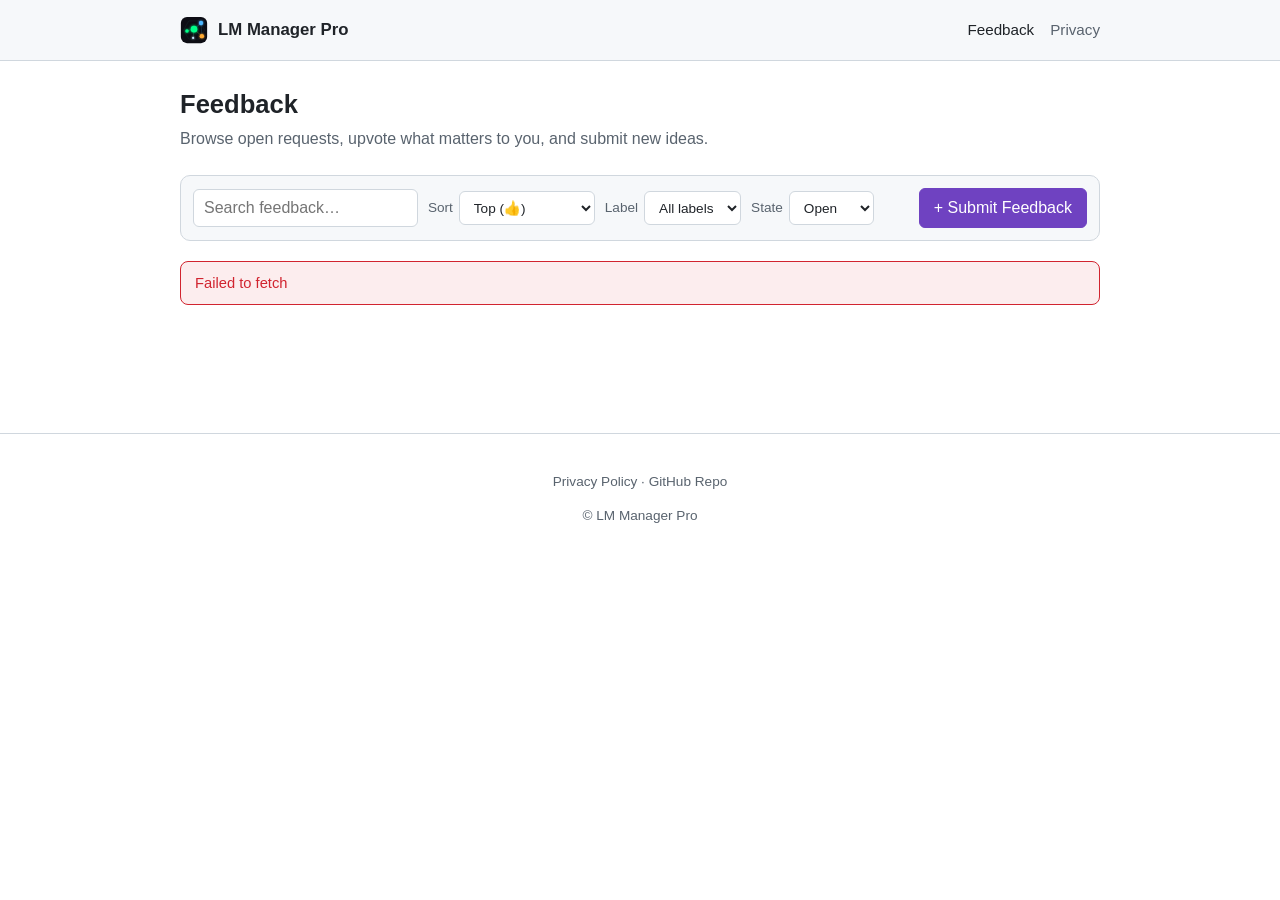
==== index.html @ d381d8bd "Remove GitHub login requirement from feedback page Replace the GitHub-redirect submit button with an" ====
<!doctype html>
<html lang="en">
<head>
  <meta charset="utf-8" />
  <meta name="viewport" content="width=device-width, initial-scale=1" />
  <title>LM Manager Pro — Feedback</title>
  <meta name="description" content="Browse, upvote, and submit feature requests and bug reports for LM Manager Pro." />
  <meta name="color-scheme" content="light dark" />
  <link rel="icon" type="image/svg+xml" href="assets/icon.svg" />
  <link rel="stylesheet" href="assets/styles.css" />
</head>
<body>
  <header class="site-header">
    <div class="header-inner">
      <a class="brand" href="./">
        <img src="assets/icon.svg" alt="" />
        LM Manager Pro
      </a>
      <nav class="site-nav">
        <a href="./" class="active">Feedback</a>
        <a href="privacy.html">Privacy</a>
      </nav>
    </div>
  </header>

  <main class="container">
    <h1>Feedback</h1>
    <p class="tagline">
      Browse open requests, upvote what matters to you, and submit new ideas.
    </p>

    <div class="toolbar" role="region" aria-label="Filter and sort">
      <input
        type="search"
        id="search-input"
        placeholder="Search feedback…"
        aria-label="Search feedback"
      />
      <label>
        Sort
        <select id="sort-select" aria-label="Sort">
          <option value="top">Top (👍)</option>
          <option value="newest">Newest</option>
          <option value="comments">Most discussed</option>
        </select>
      </label>
      <label>
        Label
        <select id="label-select" aria-label="Filter by label">
          <option value="">All labels</option>
        </select>
      </label>
      <label>
        State
        <select id="state-select" aria-label="Filter by state">
          <option value="open">Open</option>
          <option value="all">All</option>
          <option value="closed">Closed</option>
        </select>
      </label>
      <span class="spacer"></span>
      <button id="submit-btn" class="btn primary">+ Submit Feedback</button>
    </div>

    <div id="status-banner" role="status" hidden></div>

    <ul id="issue-list" aria-live="polite"></ul>

    <dialog id="submit-modal" aria-labelledby="modal-title">
      <form id="submit-form">
        <h2 id="modal-title">Submit Feedback</h2>
        <label>
          Type
          <select id="issue-type">
            <option value="feature request">Feature Request</option>
            <option value="bug">Bug Report</option>
          </select>
        </label>
        <label>
          Title <span class="required" aria-hidden="true">*</span>
          <input type="text" id="issue-title" required maxlength="200" placeholder="Brief description…" />
        </label>
        <label>
          Details <span class="optional">(optional)</span>
          <textarea id="issue-body" rows="5" placeholder="Steps to reproduce, expected behaviour, etc."></textarea>
        </label>
        <p id="modal-error" class="modal-error" hidden></p>
        <div class="modal-actions">
          <button type="button" id="modal-cancel" class="btn">Cancel</button>
          <button type="submit" id="modal-submit" class="btn primary">Submit</button>
        </div>
      </form>
    </dialog>
  </main>

  <footer class="site-footer">
    <p>
      <a href="privacy.html">Privacy Policy</a> ·
      <a id="repo-link" href="#" target="_blank" rel="noopener">GitHub Repo</a>
    </p>
    <p>© LM Manager Pro</p>
  </footer>

  <script src="assets/feedback.js" defer></script>
</body>
</html>
---- assets/styles.css ----
:root {
  --bg: #ffffff;
  --bg-elev: #f6f8fa;
  --bg-card: #ffffff;
  --border: #d0d7de;
  --border-strong: #afb8c1;
  --text: #1f2328;
  --text-muted: #59636e;
  --text-link: #0969da;
  --accent: #6f42c1;
  --accent-contrast: #ffffff;
  --chip-bg: #eaeef2;
  --chip-text: #1f2328;
  --shadow: 0 1px 0 rgba(31, 35, 40, 0.04), 0 0 0 1px var(--border);
  --radius: 10px;
  --max-w: 960px;
}

@media (prefers-color-scheme: dark) {
  :root {
    --bg: #0d1117;
    --bg-elev: #151b23;
    --bg-card: #151b23;
    --border: #30363d;
    --border-strong: #484f58;
    --text: #e6edf3;
    --text-muted: #9198a1;
    --text-link: #4493f8;
    --accent: #a371f7;
    --accent-contrast: #0d1117;
    --chip-bg: #21262d;
    --chip-text: #e6edf3;
    --shadow: 0 0 0 1px var(--border);
  }
}

* { box-sizing: border-box; }

html, body {
  margin: 0;
  padding: 0;
  background: var(--bg);
  color: var(--text);
  font-family: -apple-system, BlinkMacSystemFont, "Segoe UI", "Helvetica Neue",
               Arial, sans-serif;
  font-size: 16px;
  line-height: 1.5;
  -webkit-font-smoothing: antialiased;
}

a { color: var(--text-link); text-decoration: none; }
a:hover { text-decoration: underline; }

.container {
  max-width: var(--max-w);
  margin: 0 auto;
  padding: 24px 20px 64px;
}

/* ---------- Header ---------- */
header.site-header {
  border-bottom: 1px solid var(--border);
  background: var(--bg-elev);
}
.header-inner {
  max-width: var(--max-w);
  margin: 0 auto;
  padding: 16px 20px;
  display: flex;
  align-items: center;
  gap: 14px;
  flex-wrap: wrap;
}
.brand {
  display: flex;
  align-items: center;
  gap: 10px;
  font-weight: 600;
  font-size: 1.05rem;
  color: var(--text);
}
.brand img { width: 28px; height: 28px; }
nav.site-nav {
  margin-left: auto;
  display: flex;
  gap: 16px;
  font-size: 0.95rem;
}
nav.site-nav a { color: var(--text-muted); }
nav.site-nav a.active, nav.site-nav a:hover { color: var(--text); }

h1 { font-size: 1.6rem; margin: 0 0 4px; }
.tagline { color: var(--text-muted); margin: 0 0 24px; }

/* ---------- Toolbar ---------- */
.toolbar {
  display: flex;
  flex-wrap: wrap;
  gap: 10px;
  align-items: center;
  margin-bottom: 20px;
  padding: 12px;
  background: var(--bg-elev);
  border: 1px solid var(--border);
  border-radius: var(--radius);
}
.toolbar input[type="search"],
.toolbar select {
  font: inherit;
  color: var(--text);
  background: var(--bg-card);
  border: 1px solid var(--border);
  border-radius: 6px;
  padding: 6px 10px;
  min-height: 34px;
}
.toolbar input[type="search"] { flex: 1 1 200px; min-width: 160px; }
.toolbar label {
  font-size: 0.85rem;
  color: var(--text-muted);
  display: flex;
  align-items: center;
  gap: 6px;
}
.toolbar .spacer { flex: 1; }

.btn {
  display: inline-flex;
  align-items: center;
  gap: 6px;
  font: inherit;
  font-weight: 500;
  padding: 7px 14px;
  border-radius: 6px;
  border: 1px solid var(--border-strong);
  background: var(--bg-card);
  color: var(--text);
  cursor: pointer;
  text-decoration: none;
}
.btn:hover { background: var(--bg-elev); text-decoration: none; }
.btn.primary {
  background: var(--accent);
  color: var(--accent-contrast);
  border-color: var(--accent);
}
.btn.primary:hover { filter: brightness(1.08); }

/* ---------- Issue list ---------- */
#status-banner {
  margin-bottom: 16px;
  padding: 10px 14px;
  border-radius: 8px;
  border: 1px solid var(--border);
  background: var(--bg-elev);
  color: var(--text-muted);
  font-size: 0.92rem;
}
#status-banner.error {
  border-color: #d1242f;
  color: #d1242f;
  background: rgba(209, 36, 47, 0.08);
}
#status-banner[hidden] { display: none; }

#issue-list {
  list-style: none;
  margin: 0;
  padding: 0;
  display: grid;
  gap: 12px;
}
@media (min-width: 720px) {
  #issue-list { grid-template-columns: 1fr 1fr; }
}

.issue-card {
  background: var(--bg-card);
  border: 1px solid var(--border);
  border-radius: var(--radius);
  padding: 14px 16px;
  display: flex;
  flex-direction: column;
  gap: 8px;
  transition: border-color 120ms ease;
}
.issue-card:hover { border-color: var(--border-strong); }
.issue-card a.issue-link {
  color: var(--text);
  font-weight: 600;
  font-size: 1.02rem;
}
.issue-meta {
  font-size: 0.82rem;
  color: var(--text-muted);
  display: flex;
  flex-wrap: wrap;
  gap: 8px 14px;
}
.issue-body {
  color: var(--text-muted);
  font-size: 0.9rem;
  display: -webkit-box;
  -webkit-line-clamp: 3;
  -webkit-box-orient: vertical;
  overflow: hidden;
}
.label-row { display: flex; gap: 6px; flex-wrap: wrap; }
.label-chip {
  font-size: 0.75rem;
  padding: 2px 8px;
  border-radius: 999px;
  background: var(--chip-bg);
  color: var(--chip-text);
  border: 1px solid var(--border);
}
.reaction-row {
  display: flex;
  gap: 8px;
  flex-wrap: wrap;
  font-size: 0.88rem;
}
.reaction {
  display: inline-flex;
  align-items: center;
  gap: 4px;
  padding: 2px 8px;
  border-radius: 999px;
  background: var(--chip-bg);
  color: var(--chip-text);
  border: 1px solid var(--border);
}
.reaction.upvote { background: rgba(111, 66, 193, 0.12); border-color: var(--accent); }

.empty-state {
  text-align: center;
  padding: 40px 20px;
  color: var(--text-muted);
  border: 1px dashed var(--border);
  border-radius: var(--radius);
}
.empty-state h2 { margin: 0 0 8px; color: var(--text); font-size: 1.1rem; }

/* ---------- Footer ---------- */
footer.site-footer {
  margin-top: 48px;
  padding: 24px 20px;
  border-top: 1px solid var(--border);
  text-align: center;
  font-size: 0.85rem;
  color: var(--text-muted);
}
footer.site-footer a { color: var(--text-muted); }
footer.site-footer a:hover { color: var(--text); }

/* ---------- Submit modal ---------- */
dialog {
  border: 1px solid var(--border);
  border-radius: var(--radius);
  background: var(--bg-card);
  color: var(--text);
  padding: 28px;
  max-width: 480px;
  width: calc(100% - 40px);
}
dialog::backdrop { background: rgba(0, 0, 0, 0.55); }
dialog h2 { margin: 0 0 20px; font-size: 1.1rem; }
dialog label {
  display: flex;
  flex-direction: column;
  gap: 5px;
  font-size: 0.88rem;
  color: var(--text-muted);
  margin-bottom: 14px;
}
dialog input[type="text"],
dialog select,
dialog textarea {
  font: inherit;
  color: var(--text);
  background: var(--bg);
  border: 1px solid var(--border);
  border-radius: 6px;
  padding: 7px 10px;
}
dialog input[type="text"]:focus,
dialog select:focus,
dialog textarea:focus {
  outline: 2px solid var(--accent);
  outline-offset: 1px;
}
dialog textarea { resize: vertical; }
.modal-actions { display: flex; justify-content: flex-end; gap: 8px; margin-top: 20px; }
.modal-error { color: #d1242f; font-size: 0.88rem; margin: 8px 0 0; }
.required { color: #d1242f; }
.optional { font-size: 0.8em; font-weight: normal; }

/* ---------- Upvote button ---------- */
.upvote-btn {
  background: none;
  border: 1px solid var(--border);
  border-radius: 999px;
  padding: 2px 10px;
  font: inherit;
  font-size: 0.88rem;
  color: var(--text-muted);
  cursor: pointer;
  display: inline-flex;
  align-items: center;
  gap: 4px;
  transition: border-color 100ms, color 100ms;
}
.upvote-btn:hover:not(:disabled) { border-color: var(--accent); color: var(--accent); }
.upvote-btn.voted {
  background: rgba(111, 66, 193, 0.12);
  border-color: var(--accent);
  color: var(--accent);
  font-weight: 600;
}
.upvote-btn:disabled { opacity: 0.5; cursor: not-allowed; }

/* ---------- Privacy page typography ---------- */
.prose h2 { margin-top: 32px; font-size: 1.2rem; }
.prose h3 { margin-top: 22px; font-size: 1.02rem; }
.prose p, .prose ul { color: var(--text); }
.prose ul { padding-left: 22px; }
.prose li { margin: 4px 0; }
.prose .updated {
  color: var(--text-muted);
  font-size: 0.88rem;
  margin-top: 32px;
  padding-top: 16px;
  border-top: 1px solid var(--border);
}
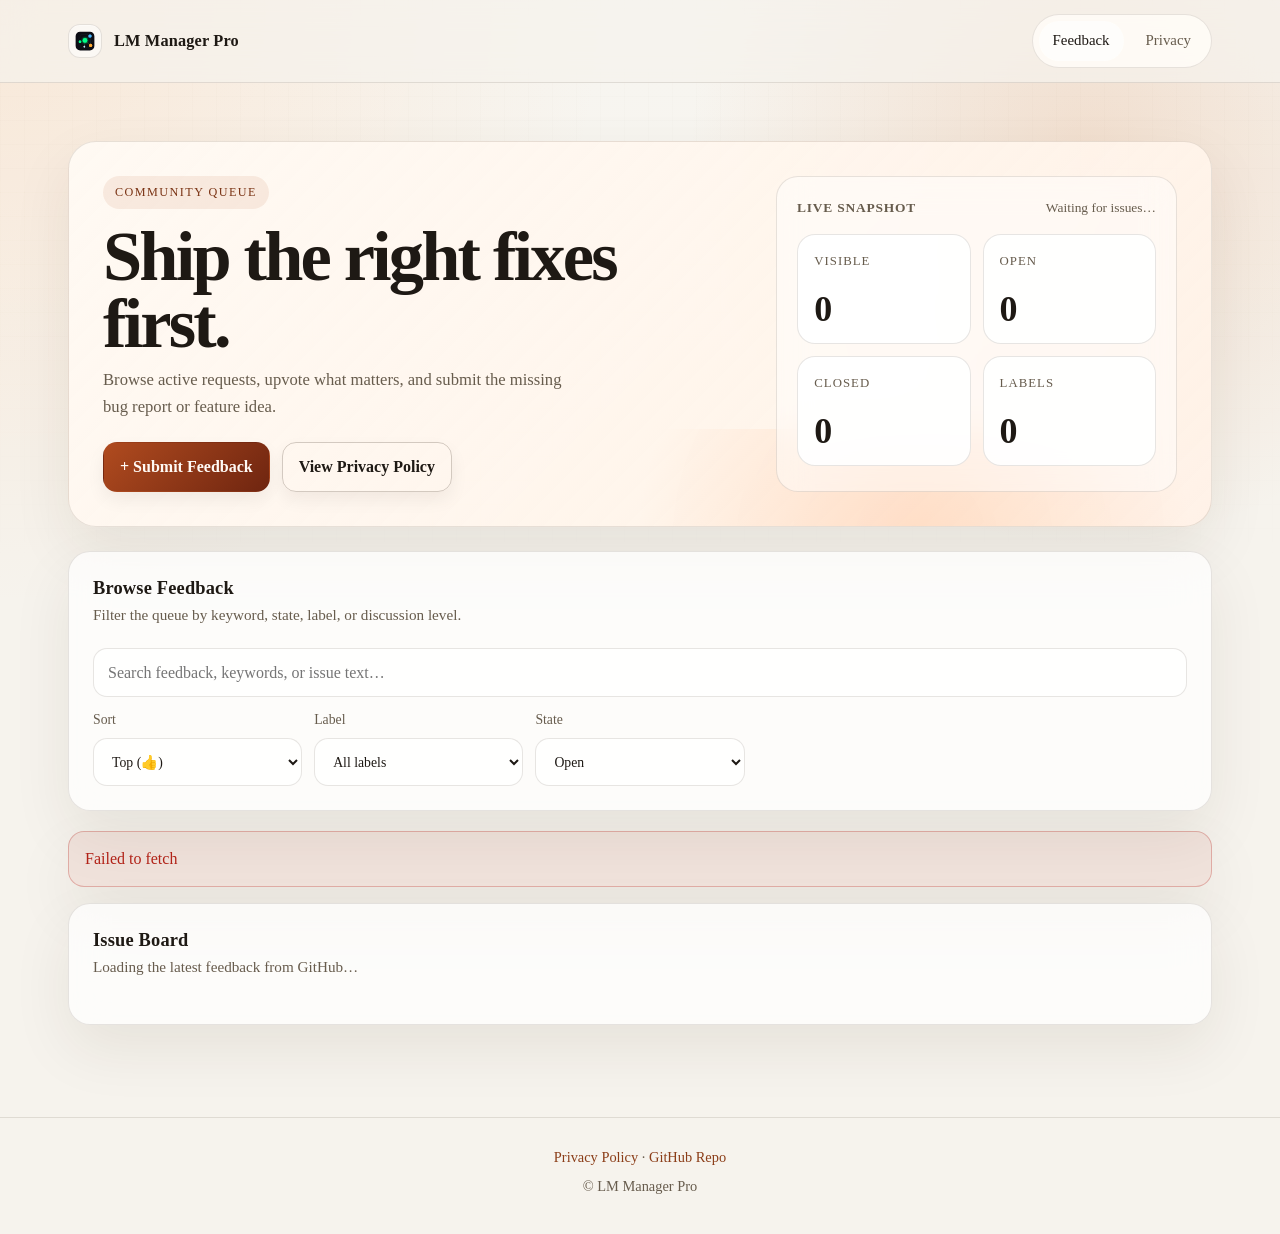
==== commit da782fb7: "Reset web app defaults and redesign public site" ====
--- a/index.html
+++ b/index.html
@@ -14,7 +14,7 @@
     <div class="header-inner">
       <a class="brand" href="./">
         <img src="assets/icon.svg" alt="" />
-        LM Manager Pro
+        <span class="brand-mark">LM Manager Pro</span>
       </a>
       <nav class="site-nav">
         <a href="./" class="active">Feedback</a>
@@ -24,47 +24,95 @@
   </header>
 
   <main class="container">
-    <h1>Feedback</h1>
-    <p class="tagline">
-      Browse open requests, upvote what matters to you, and submit new ideas.
-    </p>
+    <section class="hero hero-feedback">
+      <div class="hero-copy">
+        <span class="eyebrow">Community Queue</span>
+        <h1>Ship the right fixes first.</h1>
+        <p class="tagline">
+          Browse active requests, upvote what matters, and submit the missing bug
+          report or feature idea.
+        </p>
+        <div class="hero-actions">
+          <button id="submit-btn" class="btn primary">+ Submit Feedback</button>
+          <a class="btn ghost" href="privacy.html">View Privacy Policy</a>
+        </div>
+      </div>
+      <div class="hero-panel">
+        <div class="hero-panel-head">
+          <span class="hero-panel-kicker">Live Snapshot</span>
+          <span id="summary-state" class="hero-panel-note">Waiting for issues…</span>
+        </div>
+        <div class="summary-grid" aria-label="Feedback summary">
+          <article class="summary-card">
+            <span class="summary-label">Visible</span>
+            <strong id="summary-visible">0</strong>
+          </article>
+          <article class="summary-card">
+            <span class="summary-label">Open</span>
+            <strong id="summary-open">0</strong>
+          </article>
+          <article class="summary-card">
+            <span class="summary-label">Closed</span>
+            <strong id="summary-closed">0</strong>
+          </article>
+          <article class="summary-card">
+            <span class="summary-label">Labels</span>
+            <strong id="summary-labels">0</strong>
+          </article>
+        </div>
+      </div>
+    </section>
 
-    <div class="toolbar" role="region" aria-label="Filter and sort">
-      <input
-        type="search"
-        id="search-input"
-        placeholder="Search feedback…"
-        aria-label="Search feedback"
-      />
-      <label>
-        Sort
-        <select id="sort-select" aria-label="Sort">
-          <option value="top">Top (👍)</option>
-          <option value="newest">Newest</option>
-          <option value="comments">Most discussed</option>
-        </select>
-      </label>
-      <label>
-        Label
-        <select id="label-select" aria-label="Filter by label">
-          <option value="">All labels</option>
-        </select>
-      </label>
-      <label>
-        State
-        <select id="state-select" aria-label="Filter by state">
-          <option value="open">Open</option>
-          <option value="all">All</option>
-          <option value="closed">Closed</option>
-        </select>
-      </label>
-      <span class="spacer"></span>
-      <button id="submit-btn" class="btn primary">+ Submit Feedback</button>
-    </div>
+    <section class="surface toolbar-surface" aria-label="Filter and sort">
+      <div class="surface-head">
+        <div>
+          <h2>Browse Feedback</h2>
+          <p>Filter the queue by keyword, state, label, or discussion level.</p>
+        </div>
+      </div>
+      <div class="toolbar">
+        <input
+          type="search"
+          id="search-input"
+          placeholder="Search feedback, keywords, or issue text…"
+          aria-label="Search feedback"
+        />
+        <label>
+          Sort
+          <select id="sort-select" aria-label="Sort">
+            <option value="top">Top (👍)</option>
+            <option value="newest">Newest</option>
+            <option value="comments">Most discussed</option>
+          </select>
+        </label>
+        <label>
+          Label
+          <select id="label-select" aria-label="Filter by label">
+            <option value="">All labels</option>
+          </select>
+        </label>
+        <label>
+          State
+          <select id="state-select" aria-label="Filter by state">
+            <option value="open">Open</option>
+            <option value="all">All</option>
+            <option value="closed">Closed</option>
+          </select>
+        </label>
+      </div>
+    </section>
 
     <div id="status-banner" role="status" hidden></div>
 
-    <ul id="issue-list" aria-live="polite"></ul>
+    <section class="surface issue-surface">
+      <div class="surface-head">
+        <div>
+          <h2>Issue Board</h2>
+          <p id="results-copy">Loading the latest feedback from GitHub…</p>
+        </div>
+      </div>
+      <ul id="issue-list" aria-live="polite"></ul>
+    </section>
 
     <dialog id="submit-modal" aria-labelledby="modal-title">
       <form id="submit-form">
--- a/assets/styles.css
+++ b/assets/styles.css
@@ -1,36 +1,45 @@
 :root {
-  --bg: #ffffff;
-  --bg-elev: #f6f8fa;
-  --bg-card: #ffffff;
-  --border: #d0d7de;
-  --border-strong: #afb8c1;
-  --text: #1f2328;
-  --text-muted: #59636e;
-  --text-link: #0969da;
-  --accent: #6f42c1;
-  --accent-contrast: #ffffff;
-  --chip-bg: #eaeef2;
-  --chip-text: #1f2328;
-  --shadow: 0 1px 0 rgba(31, 35, 40, 0.04), 0 0 0 1px var(--border);
-  --radius: 10px;
-  --max-w: 960px;
+  --bg: #f6f3ed;
+  --bg-soft: rgba(255, 255, 255, 0.72);
+  --bg-elev: rgba(255, 252, 247, 0.88);
+  --bg-card: rgba(255, 255, 255, 0.92);
+  --border: rgba(56, 44, 30, 0.12);
+  --border-strong: rgba(56, 44, 30, 0.22);
+  --text: #1e1914;
+  --text-muted: #675c4d;
+  --text-link: #8b3d18;
+  --accent: #b04b1f;
+  --accent-strong: #6f2510;
+  --accent-contrast: #fffaf5;
+  --chip-bg: rgba(176, 75, 31, 0.09);
+  --chip-text: #7a3314;
+  --success: #265b45;
+  --error: #b42318;
+  --shadow: 0 24px 60px rgba(50, 33, 16, 0.08);
+  --radius: 22px;
+  --radius-sm: 14px;
+  --max-w: 1180px;
 }
 
 @media (prefers-color-scheme: dark) {
   :root {
-    --bg: #0d1117;
-    --bg-elev: #151b23;
-    --bg-card: #151b23;
-    --border: #30363d;
-    --border-strong: #484f58;
-    --text: #e6edf3;
-    --text-muted: #9198a1;
-    --text-link: #4493f8;
-    --accent: #a371f7;
-    --accent-contrast: #0d1117;
-    --chip-bg: #21262d;
-    --chip-text: #e6edf3;
-    --shadow: 0 0 0 1px var(--border);
+    --bg: #120f0c;
+    --bg-soft: rgba(29, 25, 20, 0.78);
+    --bg-elev: rgba(24, 20, 16, 0.86);
+    --bg-card: rgba(30, 26, 22, 0.92);
+    --border: rgba(255, 244, 231, 0.1);
+    --border-strong: rgba(255, 244, 231, 0.18);
+    --text: #f8f0e6;
+    --text-muted: #c8b8a6;
+    --text-link: #ff9a67;
+    --accent: #ff8d59;
+    --accent-strong: #ffc2a3;
+    --accent-contrast: #1b130e;
+    --chip-bg: rgba(255, 141, 89, 0.15);
+    --chip-text: #ffd5c1;
+    --success: #7fddb1;
+    --error: #ff8b7a;
+    --shadow: 0 26px 70px rgba(0, 0, 0, 0.38);
   }
 }
 
@@ -39,296 +48,740 @@
 html, body {
   margin: 0;
   padding: 0;
-  background: var(--bg);
-  color: var(--text);
-  font-family: -apple-system, BlinkMacSystemFont, "Segoe UI", "Helvetica Neue",
-               Arial, sans-serif;
+  min-height: 100%;
+  background:
+    radial-gradient(circle at top left, rgba(255, 180, 120, 0.2), transparent 34%),
+    radial-gradient(circle at 85% 12%, rgba(214, 122, 58, 0.18), transparent 26%),
+    linear-gradient(180deg, rgba(255, 255, 255, 0.2), transparent 34%),
+    var(--bg);
+  color: var(--text);
+  font-family: "Iowan Old Style", "Palatino Linotype", "Book Antiqua", Palatino, Georgia, serif;
   font-size: 16px;
-  line-height: 1.5;
+  line-height: 1.6;
   -webkit-font-smoothing: antialiased;
 }
 
-a { color: var(--text-link); text-decoration: none; }
+body::before {
+  content: "";
+  position: fixed;
+  inset: 0;
+  pointer-events: none;
+  background-image:
+    linear-gradient(rgba(127, 90, 47, 0.04) 1px, transparent 1px),
+    linear-gradient(90deg, rgba(127, 90, 47, 0.04) 1px, transparent 1px);
+  background-size: 24px 24px;
+  mask-image: linear-gradient(180deg, rgba(0, 0, 0, 0.35), transparent 70%);
+}
+
+a {
+  color: var(--text-link);
+  text-decoration: none;
+}
+
 a:hover { text-decoration: underline; }
+
+button,
+input,
+select,
+textarea {
+  font: inherit;
+}
 
 .container {
   max-width: var(--max-w);
   margin: 0 auto;
-  padding: 24px 20px 64px;
-}
-
-/* ---------- Header ---------- */
-header.site-header {
+  padding: 28px 18px 72px;
+}
+
+.surface {
+  background: var(--bg-soft);
+  border: 1px solid var(--border);
+  border-radius: var(--radius);
+  box-shadow: var(--shadow);
+  backdrop-filter: blur(18px);
+}
+
+.surface-head {
+  display: flex;
+  align-items: end;
+  justify-content: space-between;
+  gap: 16px;
+  padding: 22px 24px 0;
+}
+
+.surface-head h2,
+.surface-head p {
+  margin: 0;
+}
+
+.surface-head h2 {
+  font-size: 1.15rem;
+  letter-spacing: 0.01em;
+}
+
+.surface-head p {
+  color: var(--text-muted);
+  font-size: 0.95rem;
+}
+
+.eyebrow {
+  display: inline-flex;
+  align-items: center;
+  gap: 8px;
+  padding: 7px 12px;
+  border-radius: 999px;
+  background: var(--chip-bg);
+  color: var(--chip-text);
+  font-size: 0.76rem;
+  letter-spacing: 0.12em;
+  text-transform: uppercase;
+}
+
+.site-header {
+  position: sticky;
+  top: 0;
+  z-index: 10;
   border-bottom: 1px solid var(--border);
-  background: var(--bg-elev);
-}
+  background: rgba(246, 243, 237, 0.7);
+  backdrop-filter: blur(18px);
+}
+
+@media (prefers-color-scheme: dark) {
+  .site-header {
+    background: rgba(18, 15, 12, 0.72);
+  }
+}
+
 .header-inner {
   max-width: var(--max-w);
   margin: 0 auto;
-  padding: 16px 20px;
-  display: flex;
-  align-items: center;
-  gap: 14px;
+  padding: 14px 18px;
+  display: flex;
+  align-items: center;
+  justify-content: space-between;
+  gap: 16px;
   flex-wrap: wrap;
 }
+
 .brand {
-  display: flex;
-  align-items: center;
-  gap: 10px;
-  font-weight: 600;
-  font-size: 1.05rem;
-  color: var(--text);
-}
-.brand img { width: 28px; height: 28px; }
-nav.site-nav {
-  margin-left: auto;
-  display: flex;
+  display: inline-flex;
+  align-items: center;
+  gap: 12px;
+  color: var(--text);
+  font-weight: 700;
+  letter-spacing: 0.01em;
+}
+
+.brand:hover {
+  text-decoration: none;
+}
+
+.brand img {
+  width: 34px;
+  height: 34px;
+  padding: 6px;
+  border-radius: 12px;
+  background: rgba(255, 255, 255, 0.5);
+  border: 1px solid var(--border);
+  box-shadow: inset 0 1px 0 rgba(255, 255, 255, 0.4);
+}
+
+.brand-mark {
+  font-size: 1.02rem;
+}
+
+.site-nav {
+  display: inline-flex;
+  align-items: center;
+  gap: 8px;
+  padding: 6px;
+  border-radius: 999px;
+  background: var(--bg-elev);
+  border: 1px solid var(--border);
+}
+
+.site-nav a {
+  padding: 8px 14px;
+  border-radius: 999px;
+  color: var(--text-muted);
+  font-size: 0.93rem;
+  transition: background 120ms ease, color 120ms ease;
+}
+
+.site-nav a.active,
+.site-nav a:hover {
+  color: var(--text);
+  background: rgba(255, 255, 255, 0.56);
+  text-decoration: none;
+}
+
+.hero {
+  display: grid;
+  gap: 22px;
+  margin-top: 16px;
+  margin-bottom: 24px;
+  padding: 24px;
+  border-radius: calc(var(--radius) + 6px);
+  background:
+    linear-gradient(135deg, rgba(255, 249, 242, 0.94), rgba(255, 238, 224, 0.72)),
+    var(--bg-soft);
+  border: 1px solid var(--border);
+  box-shadow: var(--shadow);
+  position: relative;
+  overflow: hidden;
+}
+
+@media (prefers-color-scheme: dark) {
+  .hero {
+    background:
+      linear-gradient(135deg, rgba(49, 36, 28, 0.96), rgba(25, 20, 16, 0.84)),
+      var(--bg-soft);
+  }
+}
+
+.hero::after {
+  content: "";
+  position: absolute;
+  inset: auto -10% -32% 38%;
+  height: 220px;
+  background: radial-gradient(circle, rgba(255, 162, 104, 0.28), transparent 65%);
+  pointer-events: none;
+}
+
+.hero-copy,
+.hero-panel {
+  position: relative;
+  z-index: 1;
+}
+
+.hero h1 {
+  margin: 14px 0 10px;
+  font-size: clamp(2.3rem, 6vw, 4.4rem);
+  line-height: 0.95;
+  letter-spacing: -0.04em;
+}
+
+.tagline {
+  margin: 0;
+  max-width: 56ch;
+  color: var(--text-muted);
+  font-size: 1.04rem;
+}
+
+.hero-actions,
+.hero-badges {
+  display: flex;
+  flex-wrap: wrap;
+  gap: 12px;
+  margin-top: 22px;
+}
+
+.pill {
+  display: inline-flex;
+  align-items: center;
+  padding: 8px 12px;
+  border-radius: 999px;
+  background: rgba(255, 255, 255, 0.46);
+  border: 1px solid var(--border);
+  color: var(--text);
+  font-size: 0.87rem;
+}
+
+.hero-panel {
+  align-self: stretch;
+  display: flex;
+  flex-direction: column;
   gap: 16px;
-  font-size: 0.95rem;
-}
-nav.site-nav a { color: var(--text-muted); }
-nav.site-nav a.active, nav.site-nav a:hover { color: var(--text); }
-
-h1 { font-size: 1.6rem; margin: 0 0 4px; }
-.tagline { color: var(--text-muted); margin: 0 0 24px; }
-
-/* ---------- Toolbar ---------- */
+  padding: 20px;
+  border-radius: var(--radius);
+  background: rgba(255, 255, 255, 0.46);
+  border: 1px solid var(--border);
+  backdrop-filter: blur(16px);
+}
+
+@media (prefers-color-scheme: dark) {
+  .hero-panel {
+    background: rgba(14, 12, 9, 0.32);
+  }
+}
+
+.hero-panel-head {
+  display: flex;
+  flex-wrap: wrap;
+  justify-content: space-between;
+  gap: 8px;
+}
+
+.hero-panel-kicker,
+.hero-panel-note {
+  font-size: 0.84rem;
+  color: var(--text-muted);
+}
+
+.hero-panel-kicker {
+  font-weight: 700;
+  letter-spacing: 0.06em;
+  text-transform: uppercase;
+}
+
+.summary-grid {
+  display: grid;
+  grid-template-columns: repeat(2, minmax(0, 1fr));
+  gap: 12px;
+}
+
+.summary-card {
+  min-height: 110px;
+  display: flex;
+  flex-direction: column;
+  justify-content: space-between;
+  gap: 8px;
+  padding: 16px;
+  border-radius: 18px;
+  background: var(--bg-card);
+  border: 1px solid var(--border);
+}
+
+.summary-card strong {
+  font-size: clamp(1.5rem, 3vw, 2.25rem);
+  line-height: 1;
+  letter-spacing: -0.04em;
+}
+
+.summary-label {
+  color: var(--text-muted);
+  font-size: 0.8rem;
+  letter-spacing: 0.08em;
+  text-transform: uppercase;
+}
+
+.toolbar-surface,
+.issue-surface {
+  margin-bottom: 20px;
+}
+
 .toolbar {
-  display: flex;
-  flex-wrap: wrap;
-  gap: 10px;
-  align-items: center;
-  margin-bottom: 20px;
-  padding: 12px;
-  background: var(--bg-elev);
-  border: 1px solid var(--border);
-  border-radius: var(--radius);
-}
+  display: grid;
+  grid-template-columns: repeat(auto-fit, minmax(180px, 1fr));
+  gap: 12px;
+  padding: 20px 24px 24px;
+}
+
 .toolbar input[type="search"],
-.toolbar select {
-  font: inherit;
-  color: var(--text);
-  background: var(--bg-card);
-  border: 1px solid var(--border);
-  border-radius: 6px;
-  padding: 6px 10px;
-  min-height: 34px;
-}
-.toolbar input[type="search"] { flex: 1 1 200px; min-width: 160px; }
-.toolbar label {
-  font-size: 0.85rem;
-  color: var(--text-muted);
-  display: flex;
-  align-items: center;
-  gap: 6px;
-}
-.toolbar .spacer { flex: 1; }
+.toolbar select,
+dialog input[type="text"],
+dialog select,
+dialog textarea {
+  width: 100%;
+  min-height: 48px;
+  padding: 11px 14px;
+  border: 1px solid var(--border);
+  border-radius: 14px;
+  background: rgba(255, 255, 255, 0.76);
+  color: var(--text);
+}
+
+@media (prefers-color-scheme: dark) {
+  .toolbar input[type="search"],
+  .toolbar select,
+  dialog input[type="text"],
+  dialog select,
+  dialog textarea {
+    background: rgba(17, 15, 13, 0.72);
+  }
+}
+
+.toolbar label,
+dialog label {
+  display: flex;
+  flex-direction: column;
+  gap: 7px;
+  color: var(--text-muted);
+  font-size: 0.86rem;
+}
+
+.toolbar input[type="search"] {
+  grid-column: 1 / -1;
+}
 
 .btn {
   display: inline-flex;
   align-items: center;
-  gap: 6px;
-  font: inherit;
-  font-weight: 500;
-  padding: 7px 14px;
-  border-radius: 6px;
+  justify-content: center;
+  gap: 8px;
+  min-height: 46px;
+  padding: 11px 16px;
+  border-radius: 14px;
   border: 1px solid var(--border-strong);
-  background: var(--bg-card);
-  color: var(--text);
+  background: rgba(255, 255, 255, 0.56);
+  color: var(--text);
+  font-weight: 600;
   cursor: pointer;
+  box-shadow: 0 8px 18px rgba(40, 24, 10, 0.06);
+}
+
+.btn:hover {
   text-decoration: none;
-}
-.btn:hover { background: var(--bg-elev); text-decoration: none; }
+  transform: translateY(-1px);
+}
+
 .btn.primary {
-  background: var(--accent);
+  background: linear-gradient(135deg, var(--accent), var(--accent-strong));
   color: var(--accent-contrast);
-  border-color: var(--accent);
-}
-.btn.primary:hover { filter: brightness(1.08); }
-
-/* ---------- Issue list ---------- */
+  border-color: transparent;
+}
+
+.btn.ghost {
+  background: transparent;
+}
+
 #status-banner {
   margin-bottom: 16px;
-  padding: 10px 14px;
-  border-radius: 8px;
-  border: 1px solid var(--border);
-  background: var(--bg-elev);
-  color: var(--text-muted);
-  font-size: 0.92rem;
-}
+  padding: 14px 16px;
+  border-radius: 16px;
+  border: 1px solid var(--border);
+  background: var(--bg-soft);
+  color: var(--text-muted);
+  box-shadow: var(--shadow);
+}
+
 #status-banner.error {
-  border-color: #d1242f;
-  color: #d1242f;
-  background: rgba(209, 36, 47, 0.08);
-}
+  border-color: rgba(180, 35, 24, 0.28);
+  color: var(--error);
+  background: rgba(180, 35, 24, 0.08);
+}
+
 #status-banner[hidden] { display: none; }
 
 #issue-list {
   list-style: none;
   margin: 0;
-  padding: 0;
+  padding: 20px 24px 24px;
+  display: grid;
+  gap: 16px;
+}
+
+.issue-card {
   display: grid;
   gap: 12px;
-}
-@media (min-width: 720px) {
-  #issue-list { grid-template-columns: 1fr 1fr; }
-}
-
-.issue-card {
+  padding: 18px;
+  border-radius: 18px;
   background: var(--bg-card);
   border: 1px solid var(--border);
-  border-radius: var(--radius);
-  padding: 14px 16px;
-  display: flex;
-  flex-direction: column;
-  gap: 8px;
-  transition: border-color 120ms ease;
-}
-.issue-card:hover { border-color: var(--border-strong); }
-.issue-card a.issue-link {
-  color: var(--text);
-  font-weight: 600;
-  font-size: 1.02rem;
-}
+  transition: transform 130ms ease, border-color 130ms ease, box-shadow 130ms ease;
+}
+
+.issue-card:hover {
+  transform: translateY(-2px);
+  border-color: var(--border-strong);
+  box-shadow: 0 18px 36px rgba(43, 26, 10, 0.08);
+}
+
+.issue-topline {
+  display: flex;
+  align-items: start;
+  justify-content: space-between;
+  gap: 12px;
+}
+
+.issue-number {
+  color: var(--text-muted);
+  font-size: 0.88rem;
+  letter-spacing: 0.06em;
+  text-transform: uppercase;
+}
+
+.issue-link {
+  display: inline-block;
+  color: var(--text);
+  font-size: 1.15rem;
+  font-weight: 700;
+  line-height: 1.2;
+}
+
+.issue-link:hover {
+  color: var(--accent);
+}
+
 .issue-meta {
-  font-size: 0.82rem;
-  color: var(--text-muted);
   display: flex;
   flex-wrap: wrap;
   gap: 8px 14px;
-}
+  color: var(--text-muted);
+  font-size: 0.86rem;
+}
+
 .issue-body {
-  color: var(--text-muted);
-  font-size: 0.9rem;
-  display: -webkit-box;
-  -webkit-line-clamp: 3;
-  -webkit-box-orient: vertical;
-  overflow: hidden;
-}
-.label-row { display: flex; gap: 6px; flex-wrap: wrap; }
-.label-chip {
-  font-size: 0.75rem;
-  padding: 2px 8px;
+  margin: 0;
+  color: var(--text-muted);
+  font-size: 0.95rem;
+}
+
+.label-row,
+.reaction-row {
+  display: flex;
+  flex-wrap: wrap;
+  gap: 8px;
+}
+
+.label-chip,
+.reaction,
+.issue-state {
+  display: inline-flex;
+  align-items: center;
+  gap: 5px;
+  padding: 5px 10px;
   border-radius: 999px;
   background: var(--chip-bg);
+  border: 1px solid var(--border);
   color: var(--chip-text);
-  border: 1px solid var(--border);
-}
+  font-size: 0.78rem;
+}
+
+.issue-state {
+  background: rgba(38, 91, 69, 0.1);
+  color: var(--success);
+}
+
+.issue-state.closed {
+  background: rgba(103, 92, 77, 0.14);
+  color: var(--text-muted);
+}
+
 .reaction-row {
-  display: flex;
+  align-items: center;
+  justify-content: space-between;
+}
+
+.reaction-tray {
+  display: flex;
+  flex-wrap: wrap;
   gap: 8px;
-  flex-wrap: wrap;
+}
+
+.upvote-btn {
+  display: inline-flex;
+  align-items: center;
+  gap: 6px;
+  min-height: 40px;
+  padding: 7px 14px;
+  border-radius: 999px;
+  border: 1px solid var(--border);
+  background: transparent;
+  color: var(--text-muted);
+  cursor: pointer;
+  font-size: 0.9rem;
+}
+
+.upvote-btn:hover:not(:disabled) {
+  border-color: var(--accent);
+  color: var(--accent);
+}
+
+.upvote-btn.voted {
+  background: rgba(176, 75, 31, 0.12);
+  border-color: rgba(176, 75, 31, 0.36);
+  color: var(--accent);
+  font-weight: 700;
+}
+
+.upvote-btn:disabled {
+  opacity: 0.5;
+  cursor: not-allowed;
+}
+
+.empty-state {
+  grid-column: 1 / -1;
+  text-align: center;
+  padding: 46px 18px;
+  border-radius: 18px;
+  border: 1px dashed var(--border-strong);
+  background: rgba(255, 255, 255, 0.34);
+}
+
+.empty-state h2 {
+  margin: 0 0 8px;
+  font-size: 1.3rem;
+}
+
+.empty-state p {
+  margin: 0;
+  color: var(--text-muted);
+}
+
+dialog {
+  width: min(520px, calc(100% - 28px));
+  padding: 28px;
+  border: 1px solid var(--border);
+  border-radius: 24px;
+  background: var(--bg-card);
+  color: var(--text);
+  box-shadow: var(--shadow);
+}
+
+dialog::backdrop {
+  background: rgba(16, 12, 9, 0.54);
+  backdrop-filter: blur(8px);
+}
+
+dialog h2 {
+  margin: 0 0 18px;
+  font-size: 1.25rem;
+}
+
+dialog textarea {
+  min-height: 120px;
+  resize: vertical;
+}
+
+dialog input:focus,
+dialog select:focus,
+dialog textarea:focus,
+.toolbar input:focus,
+.toolbar select:focus {
+  outline: 2px solid rgba(176, 75, 31, 0.22);
+  outline-offset: 2px;
+  border-color: rgba(176, 75, 31, 0.45);
+}
+
+.modal-actions {
+  display: flex;
+  justify-content: flex-end;
+  gap: 10px;
+  margin-top: 20px;
+}
+
+.modal-error {
+  margin: 10px 0 0;
+  color: var(--error);
   font-size: 0.88rem;
 }
-.reaction {
-  display: inline-flex;
-  align-items: center;
-  gap: 4px;
-  padding: 2px 8px;
-  border-radius: 999px;
-  background: var(--chip-bg);
-  color: var(--chip-text);
-  border: 1px solid var(--border);
-}
-.reaction.upvote { background: rgba(111, 66, 193, 0.12); border-color: var(--accent); }
-
-.empty-state {
-  text-align: center;
-  padding: 40px 20px;
-  color: var(--text-muted);
-  border: 1px dashed var(--border);
-  border-radius: var(--radius);
-}
-.empty-state h2 { margin: 0 0 8px; color: var(--text); font-size: 1.1rem; }
-
-/* ---------- Footer ---------- */
-footer.site-footer {
-  margin-top: 48px;
-  padding: 24px 20px;
+
+.required { color: var(--error); }
+.optional { font-size: 0.8em; }
+
+.policy-grid {
+  display: grid;
+  gap: 18px;
+}
+
+.policy-card {
+  padding: 22px 24px;
+}
+
+.policy-card h2 {
+  margin: 0 0 10px;
+  font-size: 1.18rem;
+}
+
+.policy-card p,
+.policy-card ul {
+  margin: 0;
+  color: var(--text);
+}
+
+.policy-card ul {
+  padding-left: 20px;
+}
+
+.policy-card li + li {
+  margin-top: 10px;
+}
+
+.policy-card ul ul {
+  margin-top: 12px;
+}
+
+.policy-summary .summary-card {
+  min-height: 96px;
+}
+
+.updated {
+  color: var(--text-muted);
+  font-size: 0.9rem;
+  margin: 26px 0 0;
+  text-align: right;
+}
+
+.site-footer {
+  padding: 28px 18px 36px;
   border-top: 1px solid var(--border);
   text-align: center;
-  font-size: 0.85rem;
-  color: var(--text-muted);
-}
-footer.site-footer a { color: var(--text-muted); }
-footer.site-footer a:hover { color: var(--text); }
-
-/* ---------- Submit modal ---------- */
-dialog {
-  border: 1px solid var(--border);
-  border-radius: var(--radius);
-  background: var(--bg-card);
-  color: var(--text);
-  padding: 28px;
-  max-width: 480px;
-  width: calc(100% - 40px);
-}
-dialog::backdrop { background: rgba(0, 0, 0, 0.55); }
-dialog h2 { margin: 0 0 20px; font-size: 1.1rem; }
-dialog label {
-  display: flex;
-  flex-direction: column;
-  gap: 5px;
-  font-size: 0.88rem;
-  color: var(--text-muted);
-  margin-bottom: 14px;
-}
-dialog input[type="text"],
-dialog select,
-dialog textarea {
-  font: inherit;
-  color: var(--text);
-  background: var(--bg);
-  border: 1px solid var(--border);
-  border-radius: 6px;
-  padding: 7px 10px;
-}
-dialog input[type="text"]:focus,
-dialog select:focus,
-dialog textarea:focus {
-  outline: 2px solid var(--accent);
-  outline-offset: 1px;
-}
-dialog textarea { resize: vertical; }
-.modal-actions { display: flex; justify-content: flex-end; gap: 8px; margin-top: 20px; }
-.modal-error { color: #d1242f; font-size: 0.88rem; margin: 8px 0 0; }
-.required { color: #d1242f; }
-.optional { font-size: 0.8em; font-weight: normal; }
-
-/* ---------- Upvote button ---------- */
-.upvote-btn {
-  background: none;
-  border: 1px solid var(--border);
-  border-radius: 999px;
-  padding: 2px 10px;
-  font: inherit;
-  font-size: 0.88rem;
-  color: var(--text-muted);
-  cursor: pointer;
-  display: inline-flex;
-  align-items: center;
-  gap: 4px;
-  transition: border-color 100ms, color 100ms;
-}
-.upvote-btn:hover:not(:disabled) { border-color: var(--accent); color: var(--accent); }
-.upvote-btn.voted {
-  background: rgba(111, 66, 193, 0.12);
-  border-color: var(--accent);
-  color: var(--accent);
-  font-weight: 600;
-}
-.upvote-btn:disabled { opacity: 0.5; cursor: not-allowed; }
-
-/* ---------- Privacy page typography ---------- */
-.prose h2 { margin-top: 32px; font-size: 1.2rem; }
-.prose h3 { margin-top: 22px; font-size: 1.02rem; }
-.prose p, .prose ul { color: var(--text); }
-.prose ul { padding-left: 22px; }
-.prose li { margin: 4px 0; }
-.prose .updated {
-  color: var(--text-muted);
-  font-size: 0.88rem;
-  margin-top: 32px;
-  padding-top: 16px;
-  border-top: 1px solid var(--border);
-}
+  color: var(--text-muted);
+  font-size: 0.9rem;
+}
+
+.site-footer p {
+  margin: 0;
+}
+
+.site-footer p + p {
+  margin-top: 6px;
+}
+
+@media (min-width: 720px) {
+  .container {
+    padding-top: 42px;
+  }
+
+  .hero {
+    grid-template-columns: minmax(0, 1.3fr) minmax(320px, 0.8fr);
+    align-items: center;
+    padding: 34px;
+  }
+
+  #issue-list {
+    grid-template-columns: repeat(2, minmax(0, 1fr));
+  }
+
+  .policy-grid {
+    grid-template-columns: repeat(2, minmax(0, 1fr));
+  }
+
+  .policy-intro {
+    margin-bottom: 18px;
+  }
+}
+
+@media (max-width: 719px) {
+  .header-inner {
+    justify-content: center;
+  }
+
+  .site-nav {
+    width: 100%;
+    justify-content: center;
+  }
+
+  .hero,
+  .surface,
+  .policy-card,
+  dialog {
+    border-radius: 18px;
+  }
+
+  .hero h1 {
+    font-size: 2.5rem;
+  }
+
+  .surface-head,
+  .toolbar,
+  #issue-list,
+  .policy-card {
+    padding-left: 18px;
+    padding-right: 18px;
+  }
+
+  .reaction-row {
+    align-items: stretch;
+    flex-direction: column;
+  }
+
+  .summary-grid {
+    grid-template-columns: 1fr 1fr;
+  }
+
+  .updated {
+    text-align: left;
+  }
+}
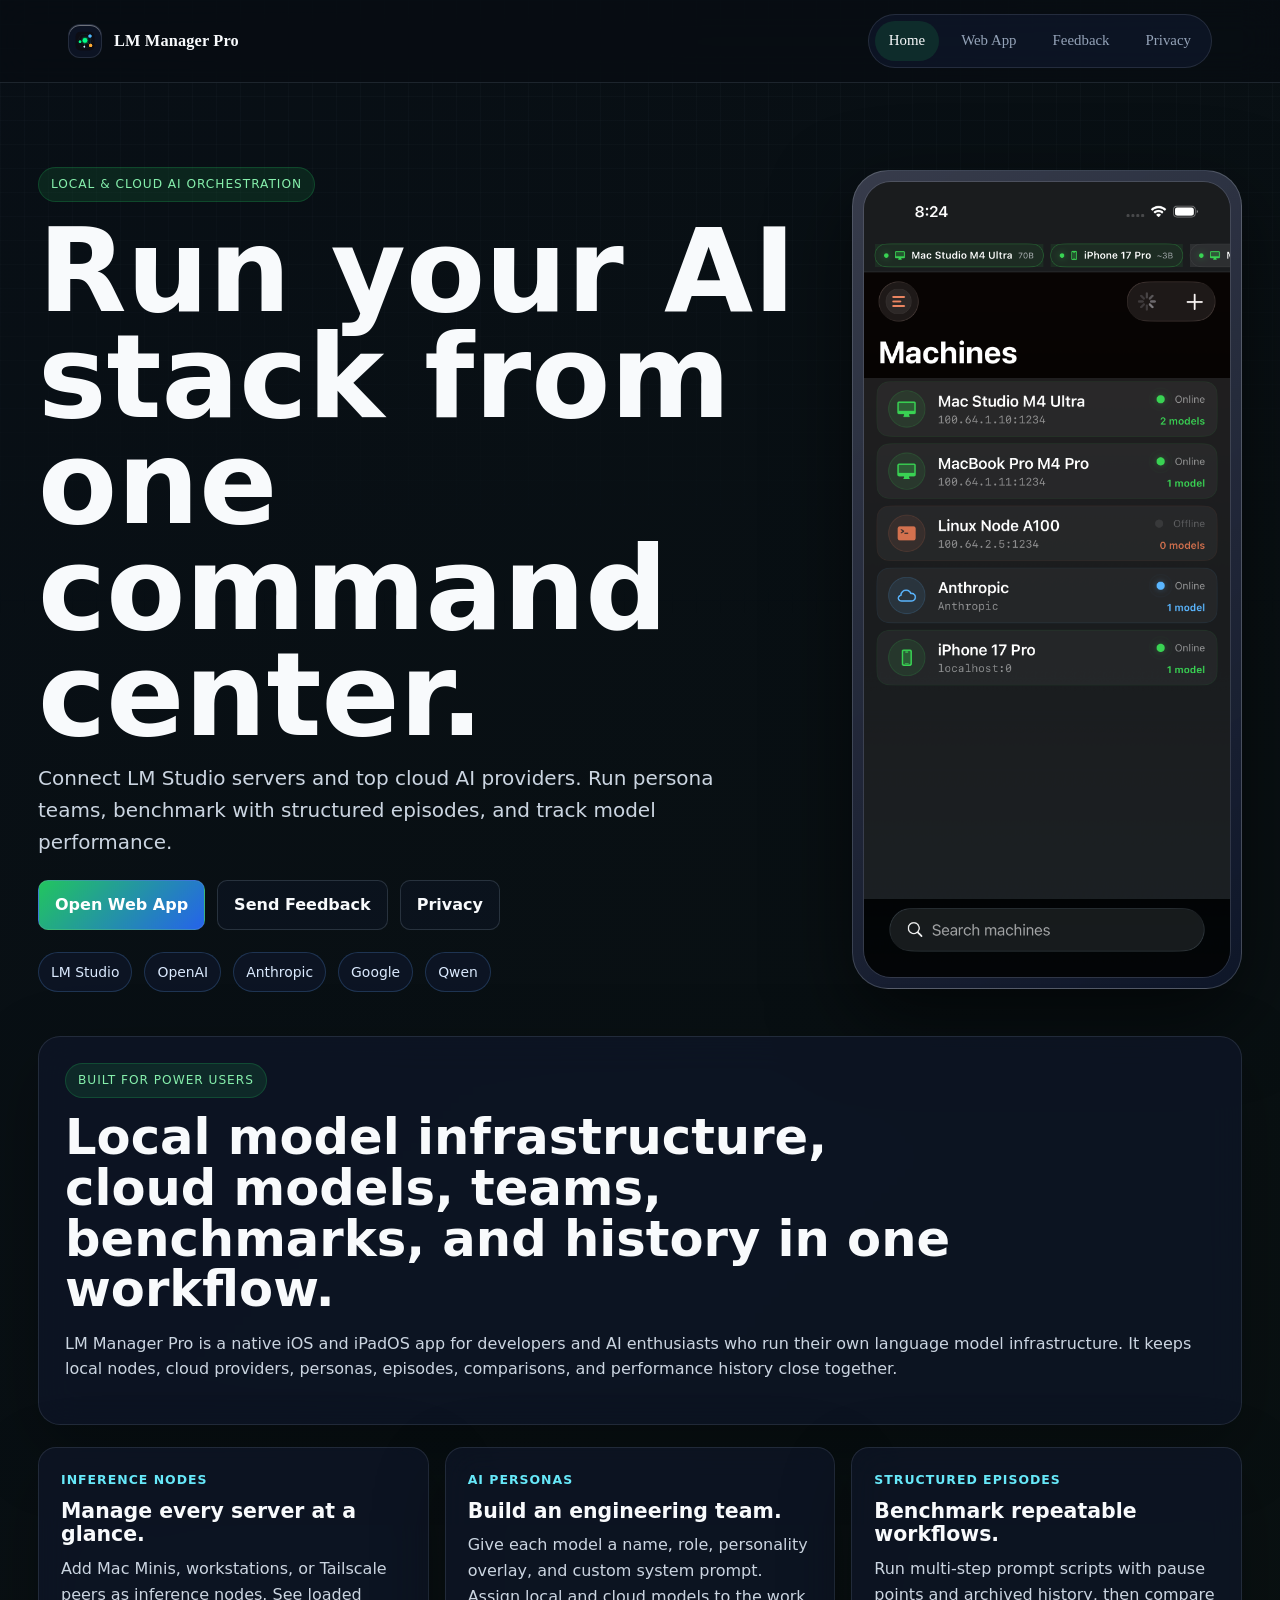
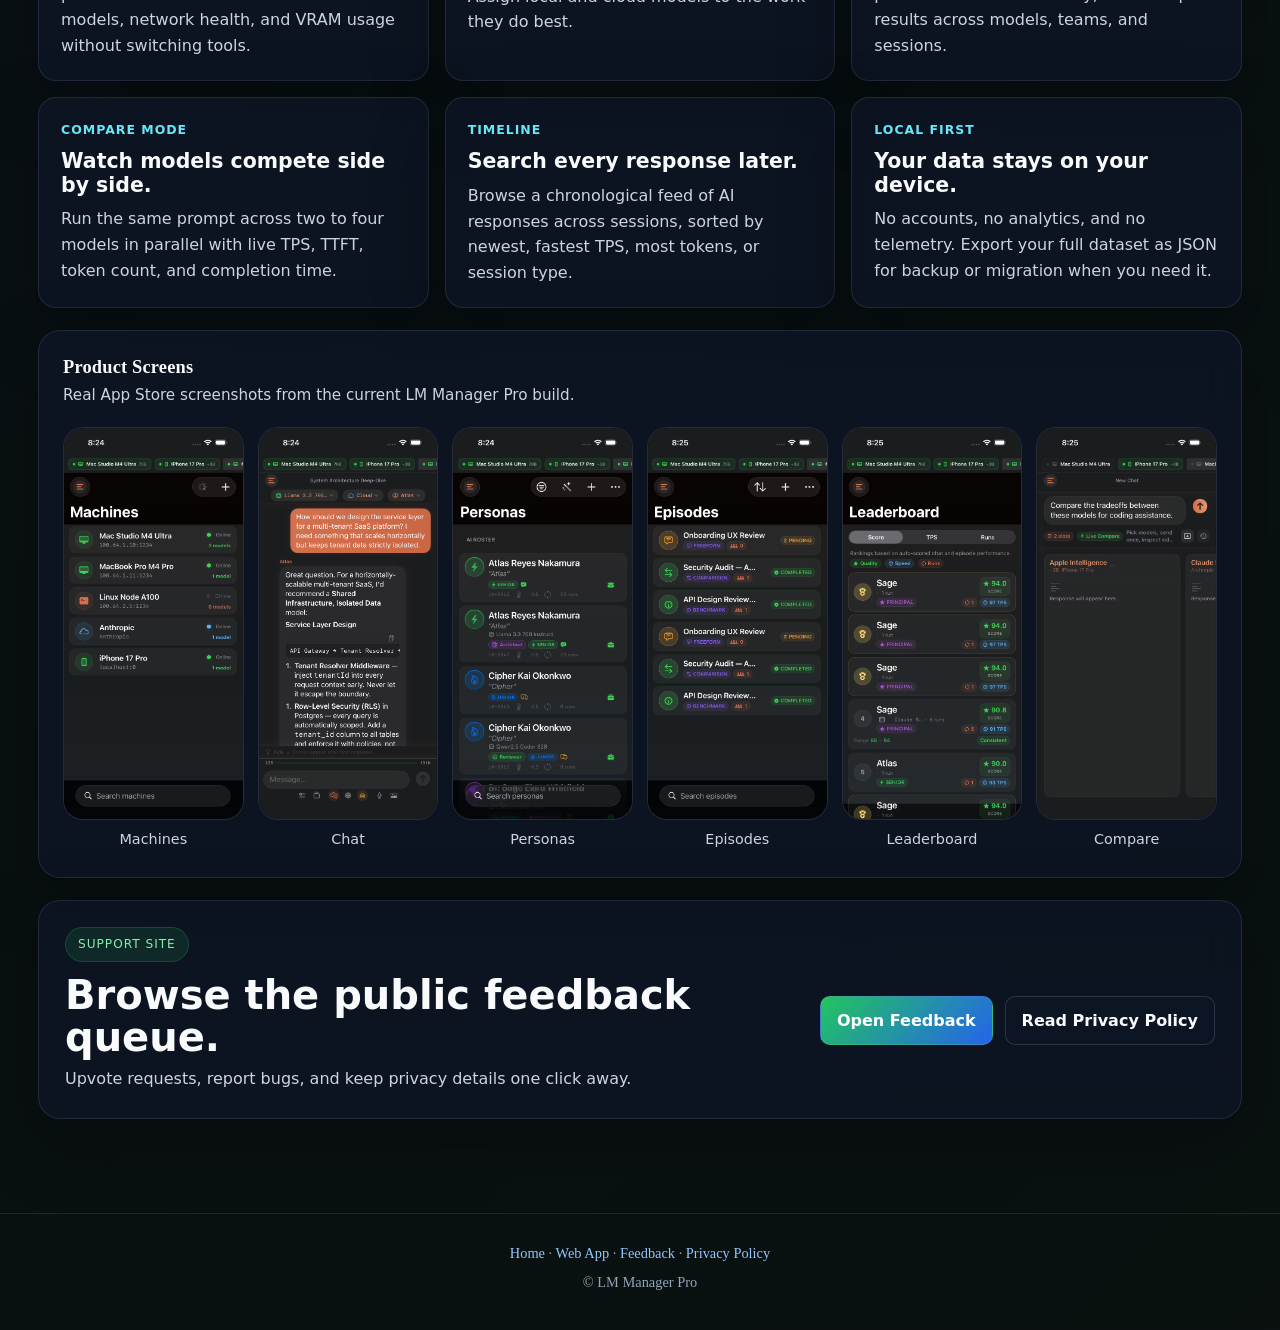
==== commit 6626eb72: "Add landing page and web app updates" ====
--- a/index.html
+++ b/index.html
@@ -3,13 +3,21 @@
 <head>
   <meta charset="utf-8" />
   <meta name="viewport" content="width=device-width, initial-scale=1" />
-  <title>LM Manager Pro — Feedback</title>
-  <meta name="description" content="Browse, upvote, and submit feature requests and bug reports for LM Manager Pro." />
+  <title>LM Manager Pro - Local &amp; Cloud AI Orchestration</title>
+  <meta name="description" content="Connect LM Studio servers and top cloud AI providers. Run persona teams, benchmark with structured episodes, and track model performance." />
   <meta name="color-scheme" content="light dark" />
+  <meta property="og:title" content="LM Manager Pro" />
+  <meta property="og:description" content="Local and cloud AI orchestration for developers and AI enthusiasts." />
+  <meta property="og:type" content="website" />
+  <meta property="og:image" content="assets/screenshots/machines-dark.png" />
+  <meta name="twitter:card" content="summary_large_image" />
+  <meta name="twitter:title" content="LM Manager Pro" />
+  <meta name="twitter:description" content="Connect LM Studio servers, run persona teams, benchmark episodes, and compare model performance." />
+  <meta name="twitter:image" content="assets/screenshots/machines-dark.png" />
   <link rel="icon" type="image/svg+xml" href="assets/icon.svg" />
   <link rel="stylesheet" href="assets/styles.css" />
 </head>
-<body>
+<body class="landing-page">
   <header class="site-header">
     <div class="header-inner">
       <a class="brand" href="./">
@@ -17,138 +25,146 @@
         <span class="brand-mark">LM Manager Pro</span>
       </a>
       <nav class="site-nav">
-        <a href="./" class="active">Feedback</a>
+        <a href="./" class="active">Home</a>
+        <a href="web/">Web App</a>
+        <a href="feedback.html">Feedback</a>
         <a href="privacy.html">Privacy</a>
       </nav>
     </div>
   </header>
 
-  <main class="container">
-    <section class="hero hero-feedback">
-      <div class="hero-copy">
-        <span class="eyebrow">Community Queue</span>
-        <h1>Ship the right fixes first.</h1>
+  <main class="container landing">
+    <section class="landing-hero">
+      <div class="landing-copy">
+        <span class="eyebrow">Local &amp; Cloud AI Orchestration</span>
+        <h1>Run your AI stack from one command center.</h1>
         <p class="tagline">
-          Browse active requests, upvote what matters, and submit the missing bug
-          report or feature idea.
+          Connect LM Studio servers and top cloud AI providers. Run persona
+          teams, benchmark with structured episodes, and track model performance.
         </p>
         <div class="hero-actions">
-          <button id="submit-btn" class="btn primary">+ Submit Feedback</button>
-          <a class="btn ghost" href="privacy.html">View Privacy Policy</a>
+          <a class="btn primary" href="web/">Open Web App</a>
+          <a class="btn ghost" href="feedback.html">Send Feedback</a>
+          <a class="btn ghost" href="privacy.html">Privacy</a>
+        </div>
+        <div class="hero-badges" aria-label="Product highlights">
+          <span class="pill">LM Studio</span>
+          <span class="pill">OpenAI</span>
+          <span class="pill">Anthropic</span>
+          <span class="pill">Google</span>
+          <span class="pill">Qwen</span>
         </div>
       </div>
-      <div class="hero-panel">
-        <div class="hero-panel-head">
-          <span class="hero-panel-kicker">Live Snapshot</span>
-          <span id="summary-state" class="hero-panel-note">Waiting for issues…</span>
+
+      <figure class="device-showcase" aria-label="LM Manager Pro app screenshot">
+        <div class="device-frame">
+          <img src="assets/screenshots/machines-dark.png" alt="LM Manager Pro machine management screen" />
         </div>
-        <div class="summary-grid" aria-label="Feedback summary">
-          <article class="summary-card">
-            <span class="summary-label">Visible</span>
-            <strong id="summary-visible">0</strong>
-          </article>
-          <article class="summary-card">
-            <span class="summary-label">Open</span>
-            <strong id="summary-open">0</strong>
-          </article>
-          <article class="summary-card">
-            <span class="summary-label">Closed</span>
-            <strong id="summary-closed">0</strong>
-          </article>
-          <article class="summary-card">
-            <span class="summary-label">Labels</span>
-            <strong id="summary-labels">0</strong>
-          </article>
-        </div>
+      </figure>
+    </section>
+
+    <section class="landing-band">
+      <div class="surface landing-intro">
+        <span class="eyebrow">Built For Power Users</span>
+        <h2>Local model infrastructure, cloud models, teams, benchmarks, and history in one workflow.</h2>
+        <p>
+          LM Manager Pro is a native iOS and iPadOS app for developers and AI
+          enthusiasts who run their own language model infrastructure. It keeps
+          local nodes, cloud providers, personas, episodes, comparisons, and
+          performance history close together.
+        </p>
       </div>
     </section>
 
-    <section class="surface toolbar-surface" aria-label="Filter and sort">
+    <section class="feature-grid" aria-label="Core features">
+      <article class="surface feature-card">
+        <span class="feature-kicker">Inference Nodes</span>
+        <h2>Manage every server at a glance.</h2>
+        <p>Add Mac Minis, workstations, or Tailscale peers as inference nodes. See loaded models, network health, and VRAM usage without switching tools.</p>
+      </article>
+      <article class="surface feature-card">
+        <span class="feature-kicker">AI Personas</span>
+        <h2>Build an engineering team.</h2>
+        <p>Give each model a name, role, personality overlay, and custom system prompt. Assign local and cloud models to the work they do best.</p>
+      </article>
+      <article class="surface feature-card">
+        <span class="feature-kicker">Structured Episodes</span>
+        <h2>Benchmark repeatable workflows.</h2>
+        <p>Run multi-step prompt scripts with pause points and archived history, then compare results across models, teams, and sessions.</p>
+      </article>
+      <article class="surface feature-card">
+        <span class="feature-kicker">Compare Mode</span>
+        <h2>Watch models compete side by side.</h2>
+        <p>Run the same prompt across two to four models in parallel with live TPS, TTFT, token count, and completion time.</p>
+      </article>
+      <article class="surface feature-card">
+        <span class="feature-kicker">Timeline</span>
+        <h2>Search every response later.</h2>
+        <p>Browse a chronological feed of AI responses across sessions, sorted by newest, fastest TPS, most tokens, or session type.</p>
+      </article>
+      <article class="surface feature-card">
+        <span class="feature-kicker">Local First</span>
+        <h2>Your data stays on your device.</h2>
+        <p>No accounts, no analytics, and no telemetry. Export your full dataset as JSON for backup or migration when you need it.</p>
+      </article>
+    </section>
+
+    <section class="surface screenshot-section">
       <div class="surface-head">
         <div>
-          <h2>Browse Feedback</h2>
-          <p>Filter the queue by keyword, state, label, or discussion level.</p>
+          <h2>Product Screens</h2>
+          <p>Real App Store screenshots from the current LM Manager Pro build.</p>
         </div>
       </div>
-      <div class="toolbar">
-        <input
-          type="search"
-          id="search-input"
-          placeholder="Search feedback, keywords, or issue text…"
-          aria-label="Search feedback"
-        />
-        <label>
-          Sort
-          <select id="sort-select" aria-label="Sort">
-            <option value="top">Top (👍)</option>
-            <option value="newest">Newest</option>
-            <option value="comments">Most discussed</option>
-          </select>
-        </label>
-        <label>
-          Label
-          <select id="label-select" aria-label="Filter by label">
-            <option value="">All labels</option>
-          </select>
-        </label>
-        <label>
-          State
-          <select id="state-select" aria-label="Filter by state">
-            <option value="open">Open</option>
-            <option value="all">All</option>
-            <option value="closed">Closed</option>
-          </select>
-        </label>
+      <div class="screenshot-strip">
+        <figure>
+          <img src="assets/screenshots/machines-dark.png" alt="Machine list screenshot" />
+          <figcaption>Machines</figcaption>
+        </figure>
+        <figure>
+          <img src="assets/screenshots/chat-dark.png" alt="Streaming chat screenshot" />
+          <figcaption>Chat</figcaption>
+        </figure>
+        <figure>
+          <img src="assets/screenshots/personas-dark.png" alt="Persona roster screenshot" />
+          <figcaption>Personas</figcaption>
+        </figure>
+        <figure>
+          <img src="assets/screenshots/episodes-dark.png" alt="Episode execution screenshot" />
+          <figcaption>Episodes</figcaption>
+        </figure>
+        <figure>
+          <img src="assets/screenshots/leaderboard-dark.png" alt="Leaderboard screenshot" />
+          <figcaption>Leaderboard</figcaption>
+        </figure>
+        <figure>
+          <img src="assets/screenshots/compare-dark.png" alt="Compare mode screenshot" />
+          <figcaption>Compare</figcaption>
+        </figure>
       </div>
     </section>
 
-    <div id="status-banner" role="status" hidden></div>
-
-    <section class="surface issue-surface">
-      <div class="surface-head">
-        <div>
-          <h2>Issue Board</h2>
-          <p id="results-copy">Loading the latest feedback from GitHub…</p>
-        </div>
+    <section class="landing-cta surface">
+      <div>
+        <span class="eyebrow">Support Site</span>
+        <h2>Browse the public feedback queue.</h2>
+        <p>Upvote requests, report bugs, and keep privacy details one click away.</p>
       </div>
-      <ul id="issue-list" aria-live="polite"></ul>
+      <div class="hero-actions">
+        <a class="btn primary" href="feedback.html">Open Feedback</a>
+        <a class="btn ghost" href="privacy.html">Read Privacy Policy</a>
+      </div>
     </section>
-
-    <dialog id="submit-modal" aria-labelledby="modal-title">
-      <form id="submit-form">
-        <h2 id="modal-title">Submit Feedback</h2>
-        <label>
-          Type
-          <select id="issue-type">
-            <option value="feature request">Feature Request</option>
-            <option value="bug">Bug Report</option>
-          </select>
-        </label>
-        <label>
-          Title <span class="required" aria-hidden="true">*</span>
-          <input type="text" id="issue-title" required maxlength="200" placeholder="Brief description…" />
-        </label>
-        <label>
-          Details <span class="optional">(optional)</span>
-          <textarea id="issue-body" rows="5" placeholder="Steps to reproduce, expected behaviour, etc."></textarea>
-        </label>
-        <p id="modal-error" class="modal-error" hidden></p>
-        <div class="modal-actions">
-          <button type="button" id="modal-cancel" class="btn">Cancel</button>
-          <button type="submit" id="modal-submit" class="btn primary">Submit</button>
-        </div>
-      </form>
-    </dialog>
   </main>
 
   <footer class="site-footer">
     <p>
-      <a href="privacy.html">Privacy Policy</a> ·
-      <a id="repo-link" href="#" target="_blank" rel="noopener">GitHub Repo</a>
+      <a href="./">Home</a> ·
+      <a href="web/">Web App</a> ·
+      <a href="feedback.html">Feedback</a> ·
+      <a href="privacy.html">Privacy Policy</a>
     </p>
     <p>© LM Manager Pro</p>
   </footer>
-
-  <script src="assets/feedback.js" defer></script>
 </body>
 </html>
--- a/assets/styles.css
+++ b/assets/styles.css
@@ -719,6 +719,276 @@
   margin-top: 6px;
 }
 
+.landing-page {
+  background:
+    linear-gradient(135deg, rgba(8, 15, 22, 0.96), rgba(10, 18, 16, 0.92)),
+    #09090b;
+  color: #f8fafc;
+}
+
+.landing-page::before {
+  background-image:
+    linear-gradient(rgba(148, 163, 184, 0.07) 1px, transparent 1px),
+    linear-gradient(90deg, rgba(148, 163, 184, 0.07) 1px, transparent 1px);
+  mask-image: linear-gradient(180deg, rgba(0, 0, 0, 0.54), transparent 72%);
+}
+
+.landing-page .site-header {
+  background: rgba(8, 13, 18, 0.74);
+  border-bottom-color: rgba(148, 163, 184, 0.16);
+}
+
+.landing-page .brand,
+.landing-page .site-nav a.active,
+.landing-page .site-nav a:hover,
+.landing-page .surface-head h2,
+.landing-page .feature-card h2,
+.landing-page .landing-intro h2,
+.landing-page .landing-cta h2 {
+  color: #f8fafc;
+}
+
+.landing-page .site-nav,
+.landing-page .brand img {
+  background: rgba(15, 23, 42, 0.76);
+  border-color: rgba(148, 163, 184, 0.18);
+}
+
+.landing-page .site-nav a {
+  color: #94a3b8;
+}
+
+.landing-page .site-nav a.active,
+.landing-page .site-nav a:hover {
+  background: rgba(34, 197, 94, 0.14);
+}
+
+.landing {
+  max-width: 1240px;
+}
+
+.landing-hero {
+  min-height: calc(100vh - 96px);
+  display: grid;
+  grid-template-columns: minmax(0, 1fr);
+  align-items: center;
+  gap: 28px;
+  padding: 28px 0 44px;
+}
+
+.landing-copy {
+  position: relative;
+  z-index: 1;
+}
+
+.landing-copy h1 {
+  max-width: 860px;
+  margin: 16px 0 14px;
+  color: #f8fafc;
+  font-family: Inter, ui-sans-serif, system-ui, -apple-system, BlinkMacSystemFont, "Segoe UI", sans-serif;
+  font-size: clamp(3rem, 9vw, 7.4rem);
+  line-height: 0.92;
+  letter-spacing: 0;
+}
+
+.landing-copy .tagline {
+  max-width: 680px;
+  color: #cbd5e1;
+  font-family: Inter, ui-sans-serif, system-ui, -apple-system, BlinkMacSystemFont, "Segoe UI", sans-serif;
+  font-size: clamp(1.02rem, 2vw, 1.25rem);
+}
+
+.landing-page .eyebrow {
+  background: rgba(34, 197, 94, 0.12);
+  color: #86efac;
+  border: 1px solid rgba(34, 197, 94, 0.22);
+  font-family: Inter, ui-sans-serif, system-ui, -apple-system, BlinkMacSystemFont, "Segoe UI", sans-serif;
+  letter-spacing: 0.08em;
+}
+
+.landing-page .pill {
+  background: rgba(15, 23, 42, 0.72);
+  color: #dbeafe;
+  border-color: rgba(96, 165, 250, 0.22);
+  font-family: Inter, ui-sans-serif, system-ui, -apple-system, BlinkMacSystemFont, "Segoe UI", sans-serif;
+}
+
+.landing-page .btn {
+  border-radius: 10px;
+  border-color: rgba(148, 163, 184, 0.22);
+  background: rgba(15, 23, 42, 0.68);
+  color: #f8fafc;
+  font-family: Inter, ui-sans-serif, system-ui, -apple-system, BlinkMacSystemFont, "Segoe UI", sans-serif;
+  box-shadow: none;
+}
+
+.landing-page .btn.primary {
+  background: linear-gradient(135deg, #22c55e, #2563eb);
+  color: #ffffff;
+}
+
+.landing-page .btn.ghost {
+  background: rgba(15, 23, 42, 0.44);
+}
+
+.device-showcase {
+  margin: 0 auto;
+  width: min(390px, 100%);
+}
+
+.device-frame {
+  position: relative;
+  overflow: hidden;
+  padding: 10px;
+  border-radius: 36px;
+  background:
+    linear-gradient(145deg, rgba(226, 232, 240, 0.24), rgba(15, 23, 42, 0.92)),
+    #020617;
+  border: 1px solid rgba(226, 232, 240, 0.2);
+  box-shadow: 0 28px 80px rgba(0, 0, 0, 0.55);
+}
+
+.device-frame img {
+  display: block;
+  width: 100%;
+  height: auto;
+  border-radius: 28px;
+  border: 1px solid rgba(255, 255, 255, 0.12);
+}
+
+.landing-page .surface {
+  background: rgba(15, 23, 42, 0.68);
+  border-color: rgba(148, 163, 184, 0.16);
+  box-shadow: 0 24px 72px rgba(0, 0, 0, 0.28);
+}
+
+.landing-band,
+.feature-grid,
+.screenshot-section,
+.landing-cta {
+  margin-bottom: 22px;
+}
+
+.landing-intro {
+  padding: 26px;
+}
+
+.landing-intro h2 {
+  max-width: 900px;
+  margin: 14px 0 12px;
+  font-family: Inter, ui-sans-serif, system-ui, -apple-system, BlinkMacSystemFont, "Segoe UI", sans-serif;
+  font-size: clamp(1.7rem, 4vw, 3.1rem);
+  line-height: 1.02;
+  letter-spacing: 0;
+}
+
+.landing-intro p,
+.feature-card p,
+.landing-cta p,
+.landing-page .surface-head p {
+  color: #cbd5e1;
+  font-family: Inter, ui-sans-serif, system-ui, -apple-system, BlinkMacSystemFont, "Segoe UI", sans-serif;
+}
+
+.feature-grid {
+  display: grid;
+  gap: 16px;
+}
+
+.feature-card {
+  padding: 22px;
+  border-radius: 18px;
+}
+
+.feature-kicker {
+  display: block;
+  margin-bottom: 10px;
+  color: #67e8f9;
+  font-family: Inter, ui-sans-serif, system-ui, -apple-system, BlinkMacSystemFont, "Segoe UI", sans-serif;
+  font-size: 0.78rem;
+  font-weight: 700;
+  letter-spacing: 0.08em;
+  text-transform: uppercase;
+}
+
+.feature-card h2 {
+  margin: 0 0 9px;
+  font-family: Inter, ui-sans-serif, system-ui, -apple-system, BlinkMacSystemFont, "Segoe UI", sans-serif;
+  font-size: 1.28rem;
+  line-height: 1.15;
+  letter-spacing: 0;
+}
+
+.feature-card p {
+  margin: 0;
+}
+
+.screenshot-section {
+  overflow: hidden;
+}
+
+.screenshot-strip {
+  display: grid;
+  grid-auto-flow: column;
+  grid-auto-columns: minmax(172px, 1fr);
+  gap: 14px;
+  overflow-x: auto;
+  padding: 20px 24px 26px;
+  scroll-snap-type: x proximity;
+}
+
+.screenshot-strip figure {
+  margin: 0;
+  scroll-snap-align: start;
+}
+
+.screenshot-strip img {
+  display: block;
+  width: 100%;
+  aspect-ratio: 1206 / 2622;
+  object-fit: cover;
+  object-position: top;
+  border-radius: 20px;
+  border: 1px solid rgba(226, 232, 240, 0.16);
+  background: #020617;
+}
+
+.screenshot-strip figcaption {
+  margin-top: 8px;
+  color: #cbd5e1;
+  font-family: Inter, ui-sans-serif, system-ui, -apple-system, BlinkMacSystemFont, "Segoe UI", sans-serif;
+  font-size: 0.9rem;
+  text-align: center;
+}
+
+.landing-cta {
+  display: grid;
+  gap: 18px;
+  align-items: center;
+  padding: 26px;
+}
+
+.landing-cta h2 {
+  margin: 12px 0 8px;
+  font-family: Inter, ui-sans-serif, system-ui, -apple-system, BlinkMacSystemFont, "Segoe UI", sans-serif;
+  font-size: clamp(1.6rem, 4vw, 2.5rem);
+  line-height: 1.05;
+  letter-spacing: 0;
+}
+
+.landing-cta p {
+  margin: 0;
+}
+
+.landing-page .site-footer {
+  border-top-color: rgba(148, 163, 184, 0.16);
+  color: #94a3b8;
+}
+
+.landing-page .site-footer a {
+  color: #93c5fd;
+}
+
 @media (min-width: 720px) {
   .container {
     padding-top: 42px;
@@ -740,6 +1010,19 @@
 
   .policy-intro {
     margin-bottom: 18px;
+  }
+
+  .landing-hero {
+    grid-template-columns: minmax(0, 1fr) minmax(300px, 390px);
+    padding-top: 42px;
+  }
+
+  .feature-grid {
+    grid-template-columns: repeat(3, minmax(0, 1fr));
+  }
+
+  .landing-cta {
+    grid-template-columns: minmax(0, 1fr) auto;
   }
 }
 
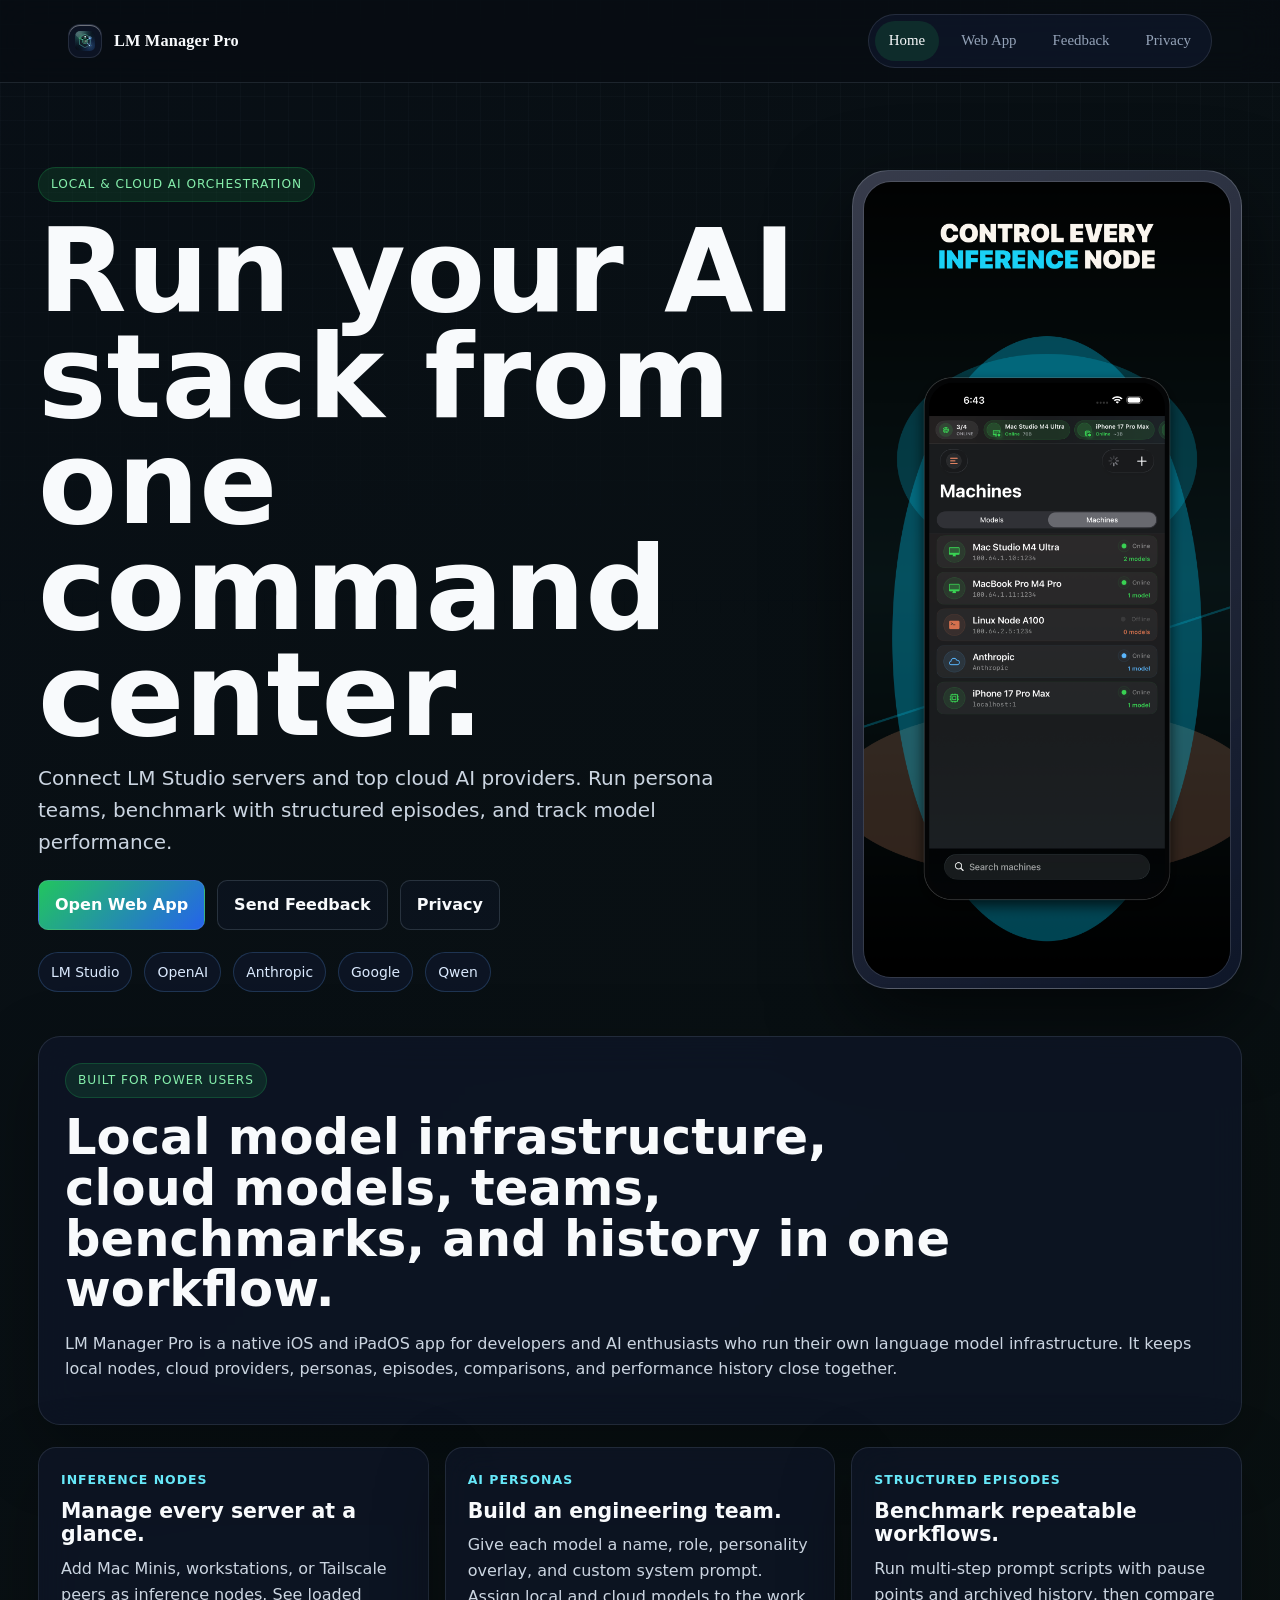
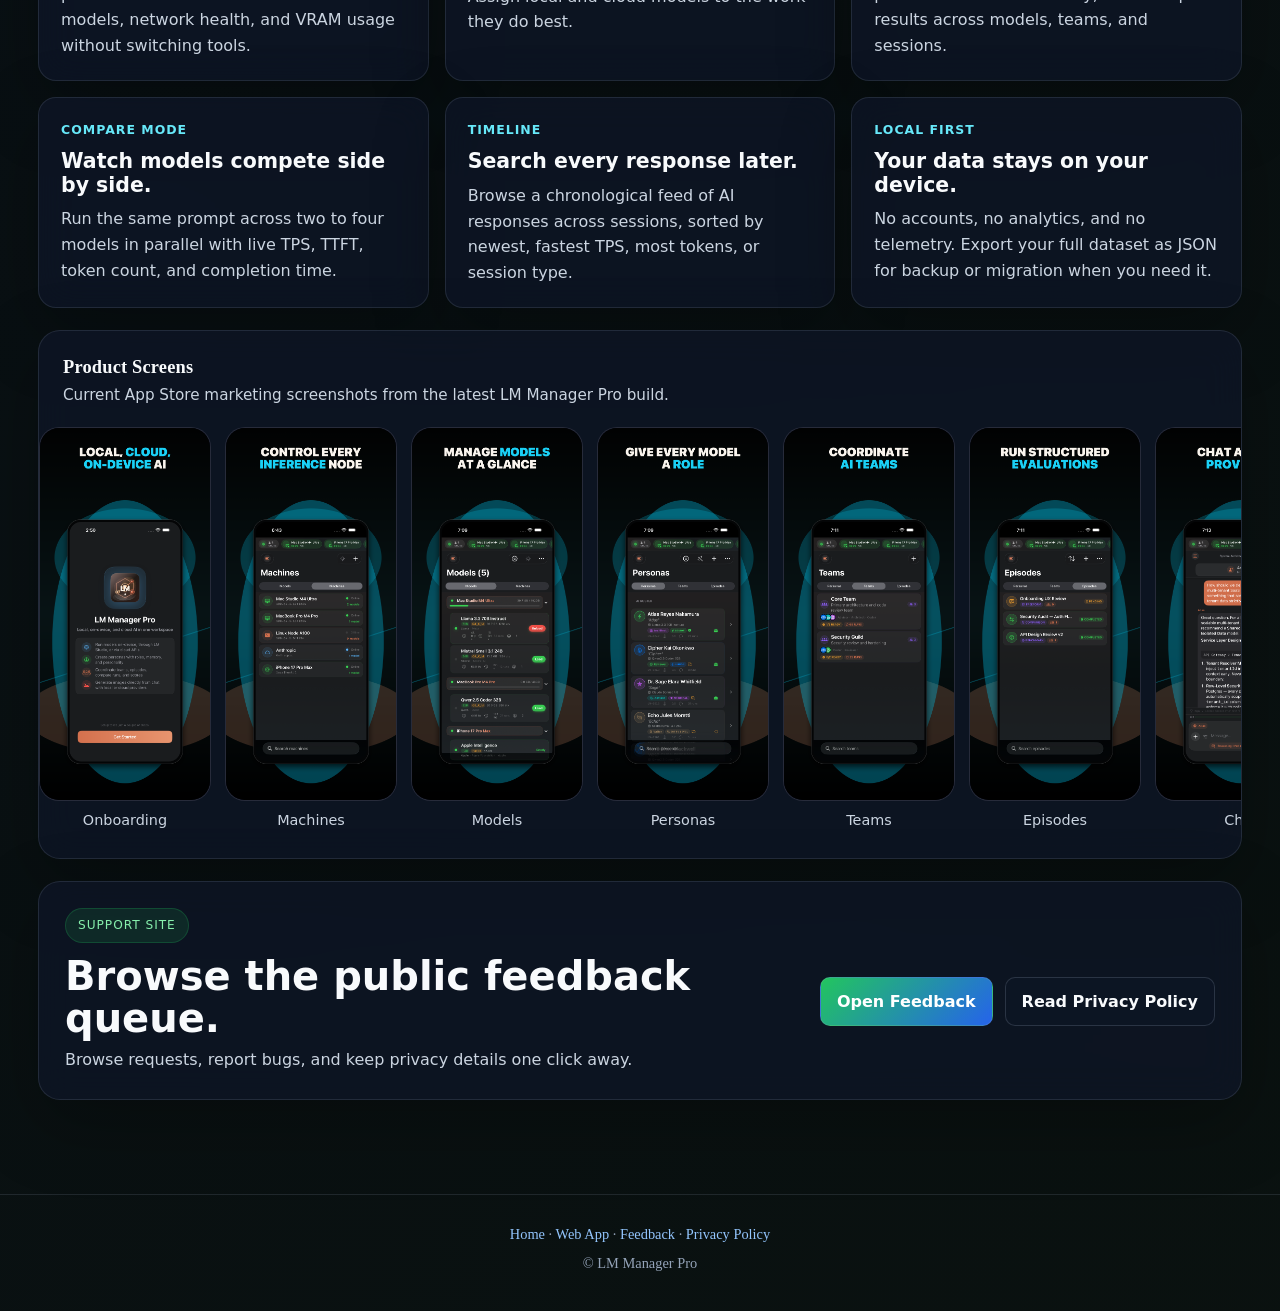
==== commit bf700abb: "Refresh feedback site and issue relay" ====
--- a/index.html
+++ b/index.html
@@ -113,33 +113,49 @@
       <div class="surface-head">
         <div>
           <h2>Product Screens</h2>
-          <p>Real App Store screenshots from the current LM Manager Pro build.</p>
+          <p>Current App Store marketing screenshots from the latest LM Manager Pro build.</p>
         </div>
       </div>
       <div class="screenshot-strip">
         <figure>
+          <img src="assets/screenshots/onboarding-dark.png" alt="Onboarding screenshot" />
+          <figcaption>Onboarding</figcaption>
+        </figure>
+        <figure>
           <img src="assets/screenshots/machines-dark.png" alt="Machine list screenshot" />
           <figcaption>Machines</figcaption>
+        </figure>
+        <figure>
+          <img src="assets/screenshots/models-dark.png" alt="Model inventory screenshot" />
+          <figcaption>Models</figcaption>
+        </figure>
+        <figure>
+          <img src="assets/screenshots/personas-dark.png" alt="Persona roster screenshot" />
+          <figcaption>Personas</figcaption>
+        </figure>
+        <figure>
+          <img src="assets/screenshots/teams-dark.png" alt="Team coordination screenshot" />
+          <figcaption>Teams</figcaption>
+        </figure>
+        <figure>
+          <img src="assets/screenshots/episodes-dark.png" alt="Episode setup screenshot" />
+          <figcaption>Episodes</figcaption>
         </figure>
         <figure>
           <img src="assets/screenshots/chat-dark.png" alt="Streaming chat screenshot" />
           <figcaption>Chat</figcaption>
         </figure>
         <figure>
-          <img src="assets/screenshots/personas-dark.png" alt="Persona roster screenshot" />
-          <figcaption>Personas</figcaption>
+          <img src="assets/screenshots/compare-dark.png" alt="Compare mode screenshot" />
+          <figcaption>Compare</figcaption>
         </figure>
         <figure>
-          <img src="assets/screenshots/episodes-dark.png" alt="Episode execution screenshot" />
-          <figcaption>Episodes</figcaption>
+          <img src="assets/screenshots/image-studio-dark.png" alt="Image Studio screenshot" />
+          <figcaption>Image Studio</figcaption>
         </figure>
         <figure>
-          <img src="assets/screenshots/leaderboard-dark.png" alt="Leaderboard screenshot" />
-          <figcaption>Leaderboard</figcaption>
-        </figure>
-        <figure>
-          <img src="assets/screenshots/compare-dark.png" alt="Compare mode screenshot" />
-          <figcaption>Compare</figcaption>
+          <img src="assets/screenshots/workspace-dark.png" alt="Workspace dashboard screenshot" />
+          <figcaption>Workspace</figcaption>
         </figure>
       </div>
     </section>
@@ -148,7 +164,7 @@
       <div>
         <span class="eyebrow">Support Site</span>
         <h2>Browse the public feedback queue.</h2>
-        <p>Upvote requests, report bugs, and keep privacy details one click away.</p>
+        <p>Browse requests, report bugs, and keep privacy details one click away.</p>
       </div>
       <div class="hero-actions">
         <a class="btn primary" href="feedback.html">Open Feedback</a>
--- a/assets/styles.css
+++ b/assets/styles.css
@@ -381,6 +381,14 @@
   color: var(--text);
 }
 
+.feedback-honeypot {
+  position: absolute;
+  left: -10000px;
+  width: 1px;
+  height: 1px;
+  overflow: hidden;
+}
+
 @media (prefers-color-scheme: dark) {
   .toolbar input[type="search"],
   .toolbar select,
@@ -576,6 +584,7 @@
 .upvote-btn:hover:not(:disabled) {
   border-color: var(--accent);
   color: var(--accent);
+  text-decoration: none;
 }
 
 .upvote-btn.voted {
@@ -945,7 +954,7 @@
 .screenshot-strip img {
   display: block;
   width: 100%;
-  aspect-ratio: 1206 / 2622;
+  aspect-ratio: 1320 / 2868;
   object-fit: cover;
   object-position: top;
   border-radius: 20px;
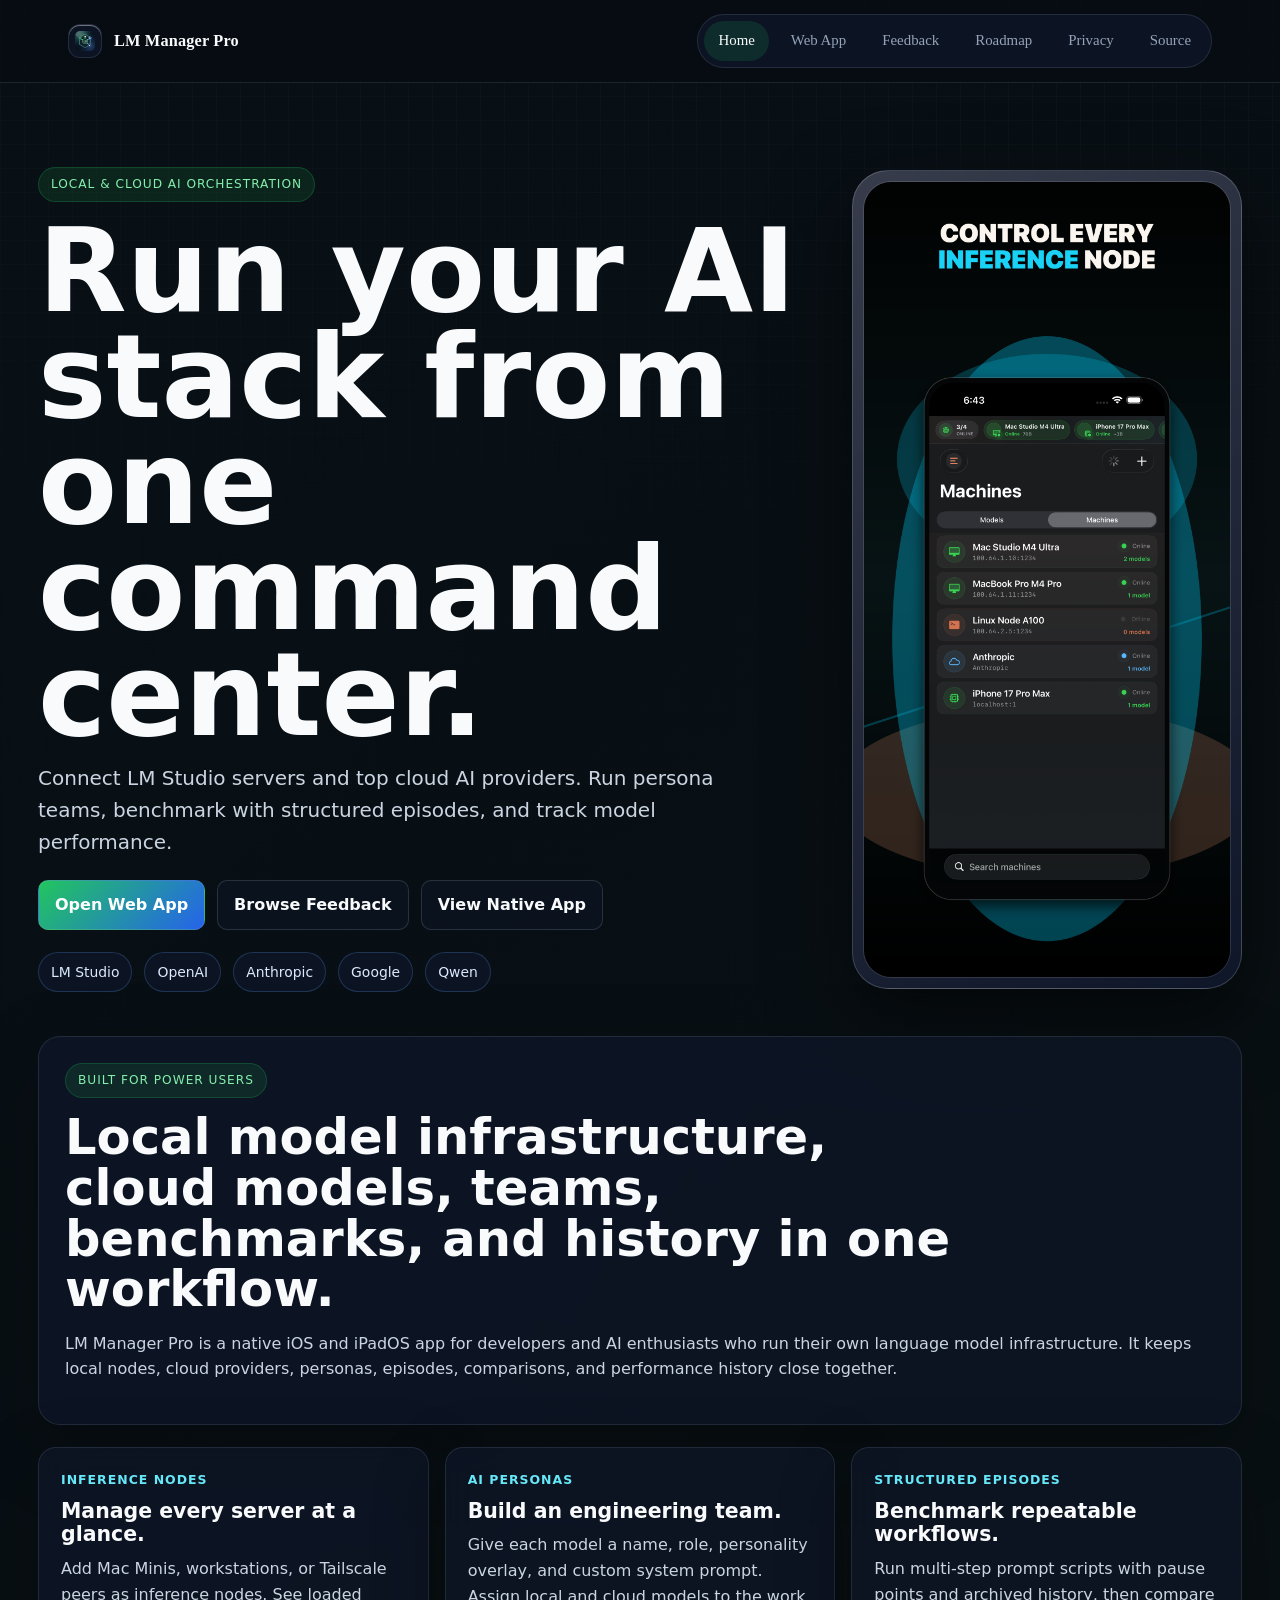
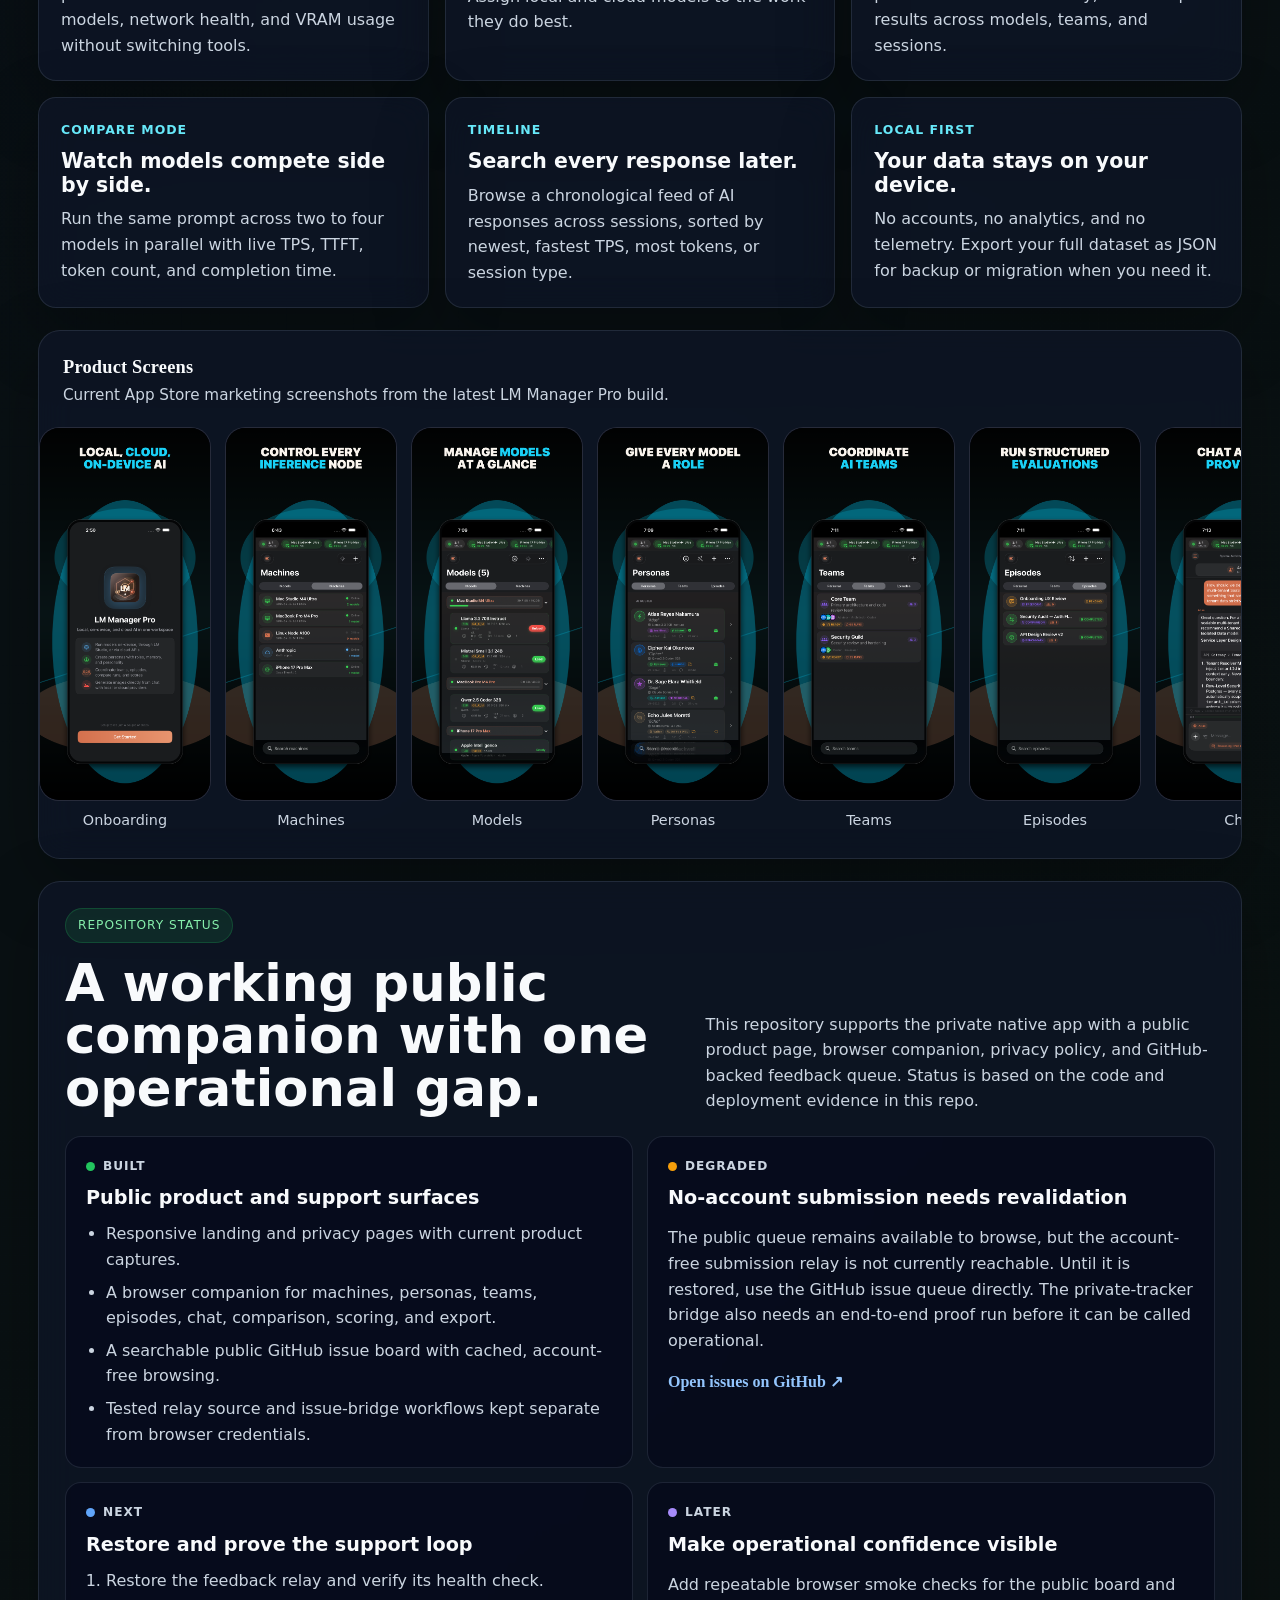
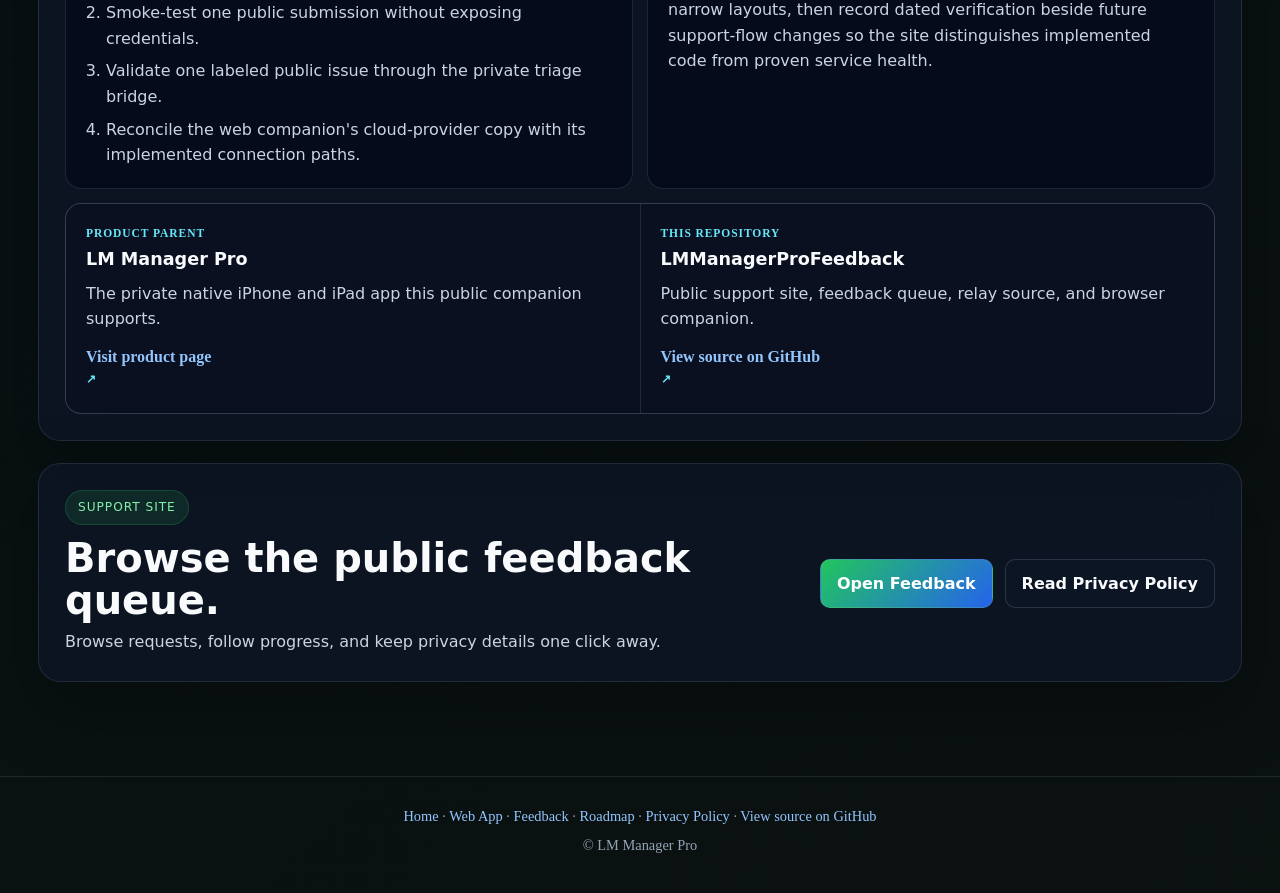
==== commit baa0aabb: "Add support repository roadmap" ====
--- a/index.html
+++ b/index.html
@@ -28,7 +28,9 @@
         <a href="./" class="active">Home</a>
         <a href="web/">Web App</a>
         <a href="feedback.html">Feedback</a>
+        <a href="#roadmap">Roadmap</a>
         <a href="privacy.html">Privacy</a>
+        <a href="https://github.com/Sankofa06/LMManagerProFeedback">Source</a>
       </nav>
     </div>
   </header>
@@ -44,8 +46,8 @@
         </p>
         <div class="hero-actions">
           <a class="btn primary" href="web/">Open Web App</a>
-          <a class="btn ghost" href="feedback.html">Send Feedback</a>
-          <a class="btn ghost" href="privacy.html">Privacy</a>
+          <a class="btn ghost" href="feedback.html">Browse Feedback</a>
+          <a class="btn ghost" href="https://sankofa06.github.io/LMManagerPro/">View Native App</a>
         </div>
         <div class="hero-badges" aria-label="Product highlights">
           <span class="pill">LM Studio</span>
@@ -160,11 +162,86 @@
       </div>
     </section>
 
+    <section class="surface roadmap-section" id="roadmap" aria-labelledby="roadmap-title">
+      <div class="roadmap-heading">
+        <div>
+          <span class="eyebrow">Repository Status</span>
+          <h2 id="roadmap-title">A working public companion with one operational gap.</h2>
+        </div>
+        <p class="roadmap-summary">
+          This repository supports the private native app with a public product
+          page, browser companion, privacy policy, and GitHub-backed feedback
+          queue. Status is based on the code and deployment evidence in this repo.
+        </p>
+      </div>
+
+      <div class="roadmap-grid">
+        <article class="roadmap-card roadmap-card--built">
+          <p class="roadmap-state"><span aria-hidden="true"></span>Built</p>
+          <h3>Public product and support surfaces</h3>
+          <ul>
+            <li>Responsive landing and privacy pages with current product captures.</li>
+            <li>A browser companion for machines, personas, teams, episodes, chat, comparison, scoring, and export.</li>
+            <li>A searchable public GitHub issue board with cached, account-free browsing.</li>
+            <li>Tested relay source and issue-bridge workflows kept separate from browser credentials.</li>
+          </ul>
+        </article>
+
+        <article class="roadmap-card roadmap-card--degraded">
+          <p class="roadmap-state"><span aria-hidden="true"></span>Degraded</p>
+          <h3>No-account submission needs revalidation</h3>
+          <p>
+            The public queue remains available to browse, but the account-free
+            submission relay is not currently reachable. Until it is restored,
+            use the GitHub issue queue directly. The private-tracker bridge also
+            needs an end-to-end proof run before it can be called operational.
+          </p>
+          <a href="https://github.com/Sankofa06/LMManagerProFeedback/issues">Open issues on GitHub <span aria-hidden="true">↗</span></a>
+        </article>
+
+        <article class="roadmap-card roadmap-card--next">
+          <p class="roadmap-state"><span aria-hidden="true"></span>Next</p>
+          <h3>Restore and prove the support loop</h3>
+          <ol>
+            <li>Restore the feedback relay and verify its health check.</li>
+            <li>Smoke-test one public submission without exposing credentials.</li>
+            <li>Validate one labeled public issue through the private triage bridge.</li>
+            <li>Reconcile the web companion's cloud-provider copy with its implemented connection paths.</li>
+          </ol>
+        </article>
+
+        <article class="roadmap-card roadmap-card--later">
+          <p class="roadmap-state"><span aria-hidden="true"></span>Later</p>
+          <h3>Make operational confidence visible</h3>
+          <p>
+            Add repeatable browser smoke checks for the public board and narrow
+            layouts, then record dated verification beside future support-flow
+            changes so the site distinguishes implemented code from proven service health.
+          </p>
+        </article>
+      </div>
+
+      <div class="roadmap-links" aria-label="Related LM Manager Pro repositories">
+        <div>
+          <span>Product parent</span>
+          <strong>LM Manager Pro</strong>
+          <p>The private native iPhone and iPad app this public companion supports.</p>
+          <a href="https://sankofa06.github.io/LMManagerPro/">Visit product page <span aria-hidden="true">↗</span></a>
+        </div>
+        <div>
+          <span>This repository</span>
+          <strong>LMManagerProFeedback</strong>
+          <p>Public support site, feedback queue, relay source, and browser companion.</p>
+          <a href="https://github.com/Sankofa06/LMManagerProFeedback">View source on GitHub <span aria-hidden="true">↗</span></a>
+        </div>
+      </div>
+    </section>
+
     <section class="landing-cta surface">
       <div>
         <span class="eyebrow">Support Site</span>
         <h2>Browse the public feedback queue.</h2>
-        <p>Browse requests, report bugs, and keep privacy details one click away.</p>
+        <p>Browse requests, follow progress, and keep privacy details one click away.</p>
       </div>
       <div class="hero-actions">
         <a class="btn primary" href="feedback.html">Open Feedback</a>
@@ -178,7 +255,9 @@
       <a href="./">Home</a> ·
       <a href="web/">Web App</a> ·
       <a href="feedback.html">Feedback</a> ·
-      <a href="privacy.html">Privacy Policy</a>
+      <a href="#roadmap">Roadmap</a> ·
+      <a href="privacy.html">Privacy Policy</a> ·
+      <a href="https://github.com/Sankofa06/LMManagerProFeedback">View source on GitHub</a>
     </p>
     <p>© LM Manager Pro</p>
   </footer>
--- a/assets/styles.css
+++ b/assets/styles.css
@@ -276,6 +276,17 @@
   margin-top: 22px;
 }
 
+.service-notice {
+  max-width: 680px;
+  margin: 16px 0 0;
+  padding: 11px 13px;
+  border: 1px solid rgba(245, 158, 11, 0.3);
+  border-radius: var(--radius-sm);
+  background: rgba(245, 158, 11, 0.09);
+  color: var(--text);
+  font-size: 0.92rem;
+}
+
 .pill {
   display: inline-flex;
   align-items: center;
@@ -874,6 +885,7 @@
 .landing-band,
 .feature-grid,
 .screenshot-section,
+.roadmap-section,
 .landing-cta {
   margin-bottom: 22px;
 }
@@ -970,6 +982,134 @@
   text-align: center;
 }
 
+.roadmap-section {
+  padding: 26px;
+  scroll-margin-top: 96px;
+}
+
+.roadmap-heading {
+  display: grid;
+  gap: 18px;
+  margin-bottom: 22px;
+}
+
+.roadmap-heading h2 {
+  max-width: 760px;
+  margin: 14px 0 0;
+  color: #f8fafc;
+  font-family: Inter, ui-sans-serif, system-ui, -apple-system, BlinkMacSystemFont, "Segoe UI", sans-serif;
+  font-size: clamp(1.8rem, 4vw, 3.2rem);
+  line-height: 1.02;
+  letter-spacing: 0;
+}
+
+.roadmap-summary {
+  max-width: 620px;
+  margin: 0;
+  color: #cbd5e1;
+  font-family: Inter, ui-sans-serif, system-ui, -apple-system, BlinkMacSystemFont, "Segoe UI", sans-serif;
+}
+
+.roadmap-grid {
+  display: grid;
+  gap: 14px;
+}
+
+.roadmap-card {
+  min-width: 0;
+  padding: 20px;
+  border: 1px solid rgba(148, 163, 184, 0.16);
+  border-radius: 16px;
+  background: rgba(2, 6, 23, 0.48);
+}
+
+.roadmap-card h3 {
+  margin: 10px 0;
+  color: #f8fafc;
+  font: 700 1.2rem/1.2 Inter, ui-sans-serif, system-ui, sans-serif;
+}
+
+.roadmap-card p,
+.roadmap-card li,
+.roadmap-links p {
+  color: #cbd5e1;
+  font-family: Inter, ui-sans-serif, system-ui, sans-serif;
+}
+
+.roadmap-card ul,
+.roadmap-card ol {
+  margin: 12px 0 0;
+  padding-left: 20px;
+}
+
+.roadmap-card li + li {
+  margin-top: 7px;
+}
+
+.roadmap-card a,
+.roadmap-links a {
+  color: #93c5fd;
+  font-weight: 700;
+}
+
+.roadmap-state {
+  display: flex;
+  align-items: center;
+  gap: 8px;
+  margin: 0;
+  color: #e2e8f0;
+  font-size: 0.76rem;
+  font-weight: 800;
+  letter-spacing: 0.08em;
+  text-transform: uppercase;
+}
+
+.roadmap-state span {
+  width: 9px;
+  height: 9px;
+  border-radius: 999px;
+  background: #94a3b8;
+}
+
+.roadmap-card--built .roadmap-state span { background: #22c55e; }
+.roadmap-card--degraded .roadmap-state span { background: #f59e0b; }
+.roadmap-card--next .roadmap-state span { background: #60a5fa; }
+.roadmap-card--later .roadmap-state span { background: #a78bfa; }
+
+.roadmap-links {
+  display: grid;
+  gap: 1px;
+  margin-top: 14px;
+  overflow: hidden;
+  border: 1px solid rgba(148, 163, 184, 0.16);
+  border-radius: 16px;
+  background: rgba(148, 163, 184, 0.16);
+}
+
+.roadmap-links > div {
+  padding: 20px;
+  background: rgba(2, 6, 23, 0.72);
+}
+
+.roadmap-links span {
+  display: block;
+  margin-bottom: 5px;
+  color: #67e8f9;
+  font-size: 0.72rem;
+  font-weight: 800;
+  letter-spacing: 0.08em;
+  text-transform: uppercase;
+}
+
+.roadmap-links strong {
+  color: #f8fafc;
+  font: 700 1.1rem/1.2 Inter, ui-sans-serif, system-ui, sans-serif;
+}
+
+.roadmap-links p {
+  margin: 8px 0 12px;
+}
+
 .landing-cta {
   display: grid;
   gap: 18px;
@@ -1030,6 +1170,16 @@
     grid-template-columns: repeat(3, minmax(0, 1fr));
   }
 
+  .roadmap-heading {
+    grid-template-columns: minmax(0, 1.1fr) minmax(280px, 0.9fr);
+    align-items: end;
+  }
+
+  .roadmap-grid,
+  .roadmap-links {
+    grid-template-columns: repeat(2, minmax(0, 1fr));
+  }
+
   .landing-cta {
     grid-template-columns: minmax(0, 1fr) auto;
   }
@@ -1043,6 +1193,14 @@
   .site-nav {
     width: 100%;
     justify-content: center;
+    flex-wrap: wrap;
+    gap: 4px;
+    padding: 4px;
+  }
+
+  .site-nav a {
+    padding: 7px 10px;
+    font-size: 0.84rem;
   }
 
   .hero,
@@ -1077,3 +1235,21 @@
     text-align: left;
   }
 }
+
+@media (prefers-reduced-motion: reduce) {
+  html {
+    scroll-behavior: auto;
+  }
+
+  *,
+  *::before,
+  *::after {
+    animation: none !important;
+    transition: none !important;
+  }
+
+  .issue-card:hover,
+  .roadmap-card:hover {
+    transform: none;
+  }
+}
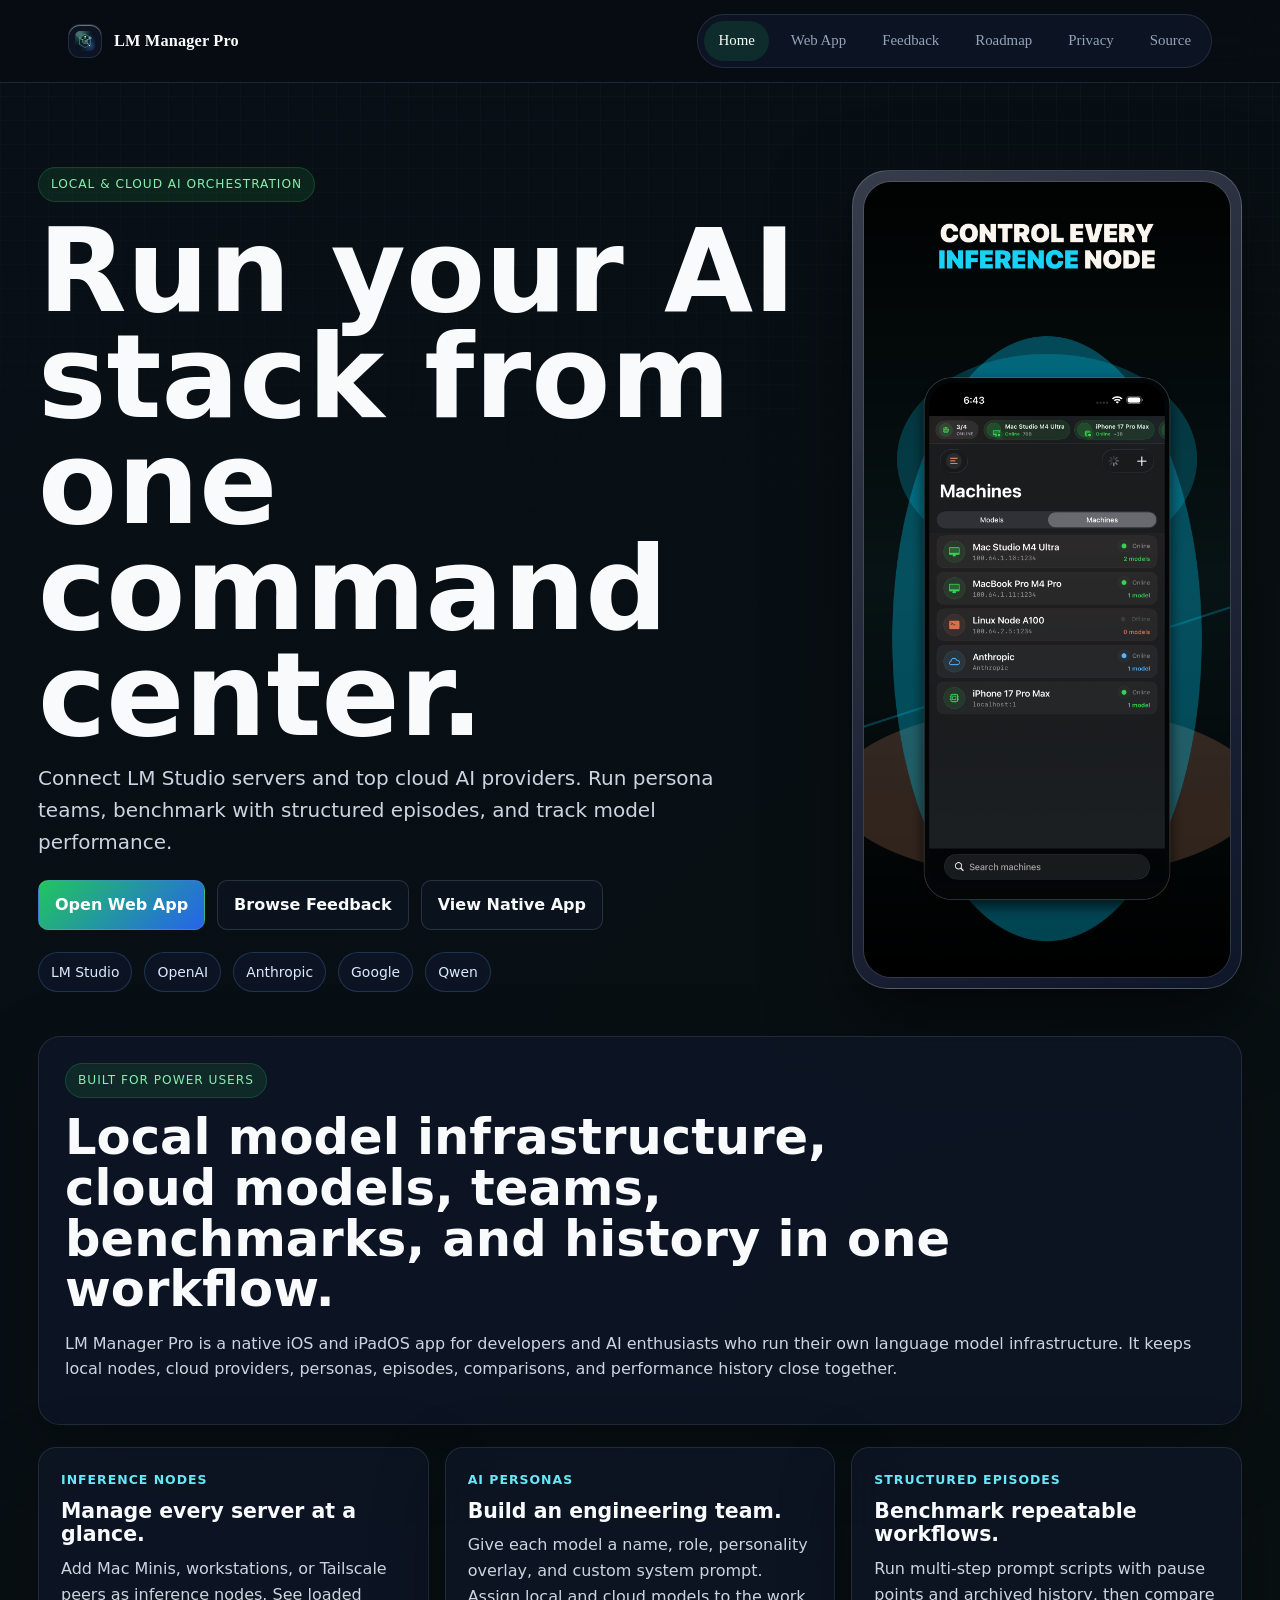
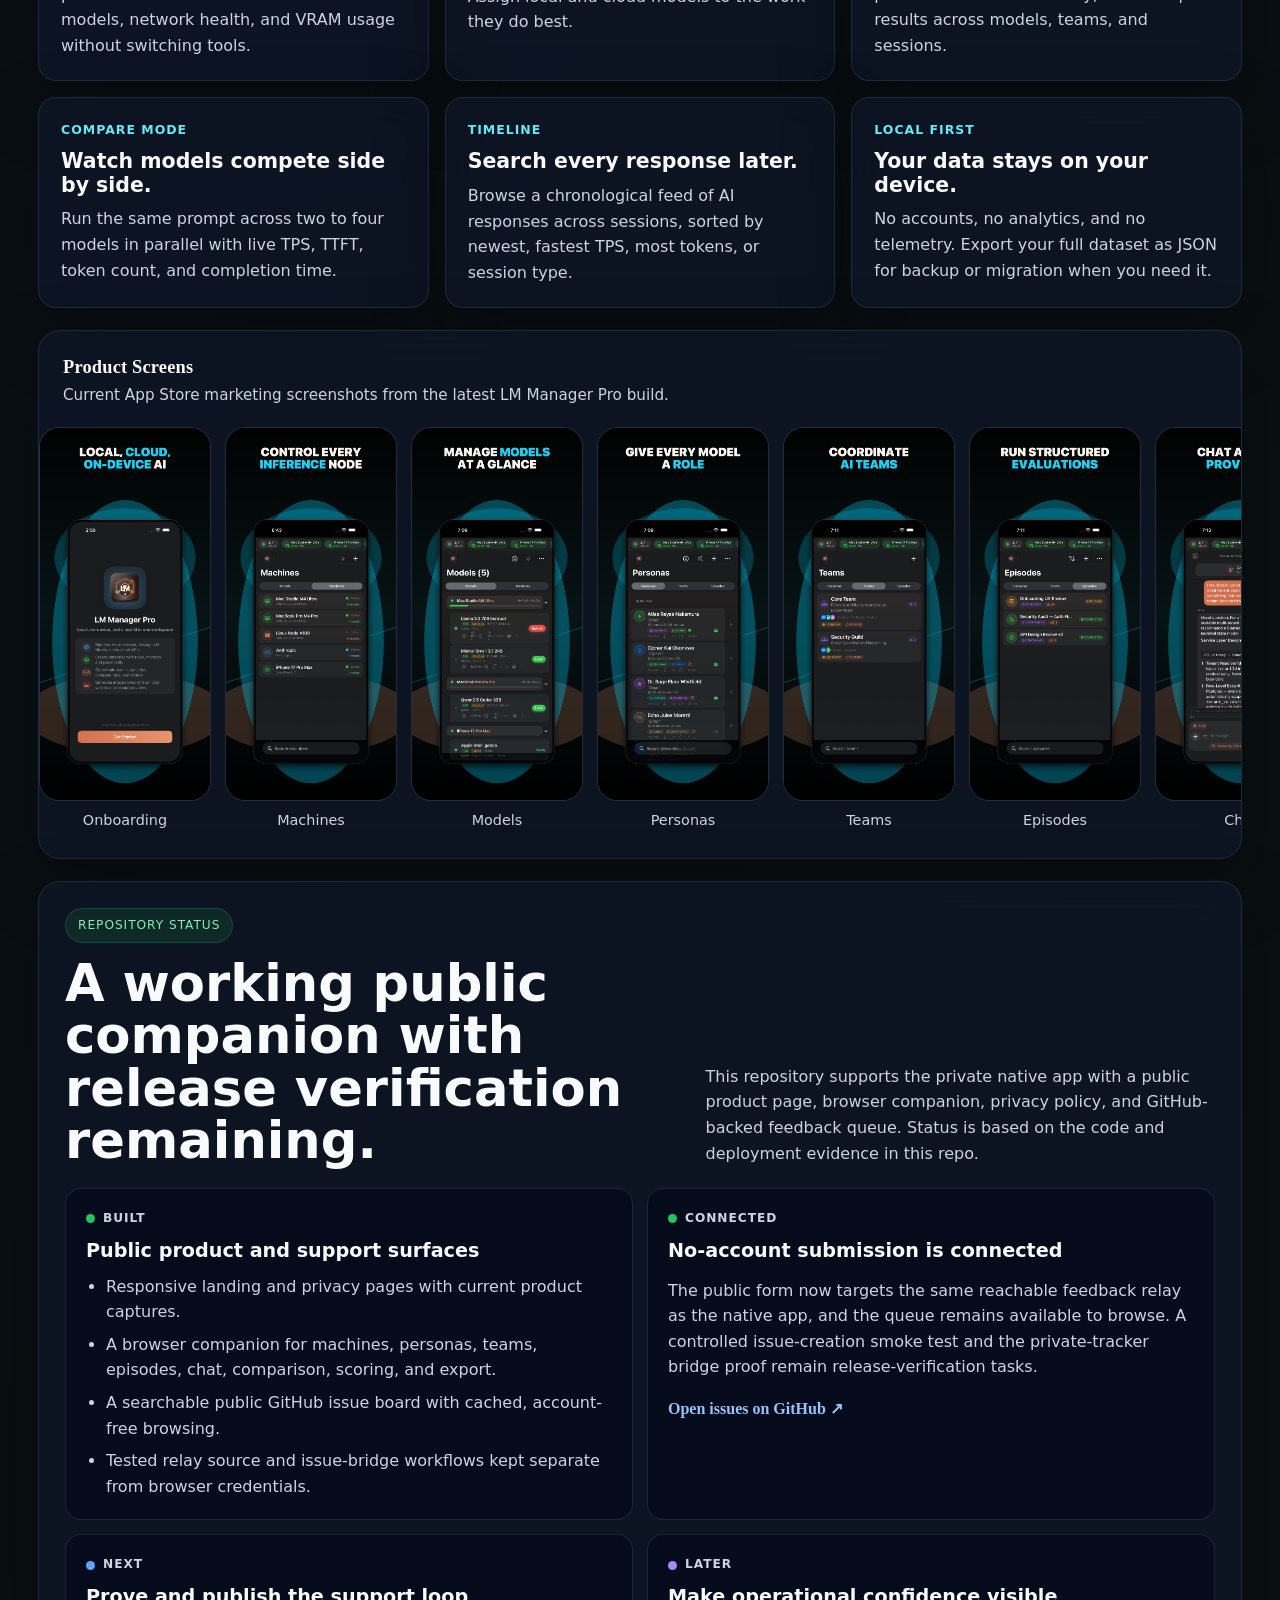
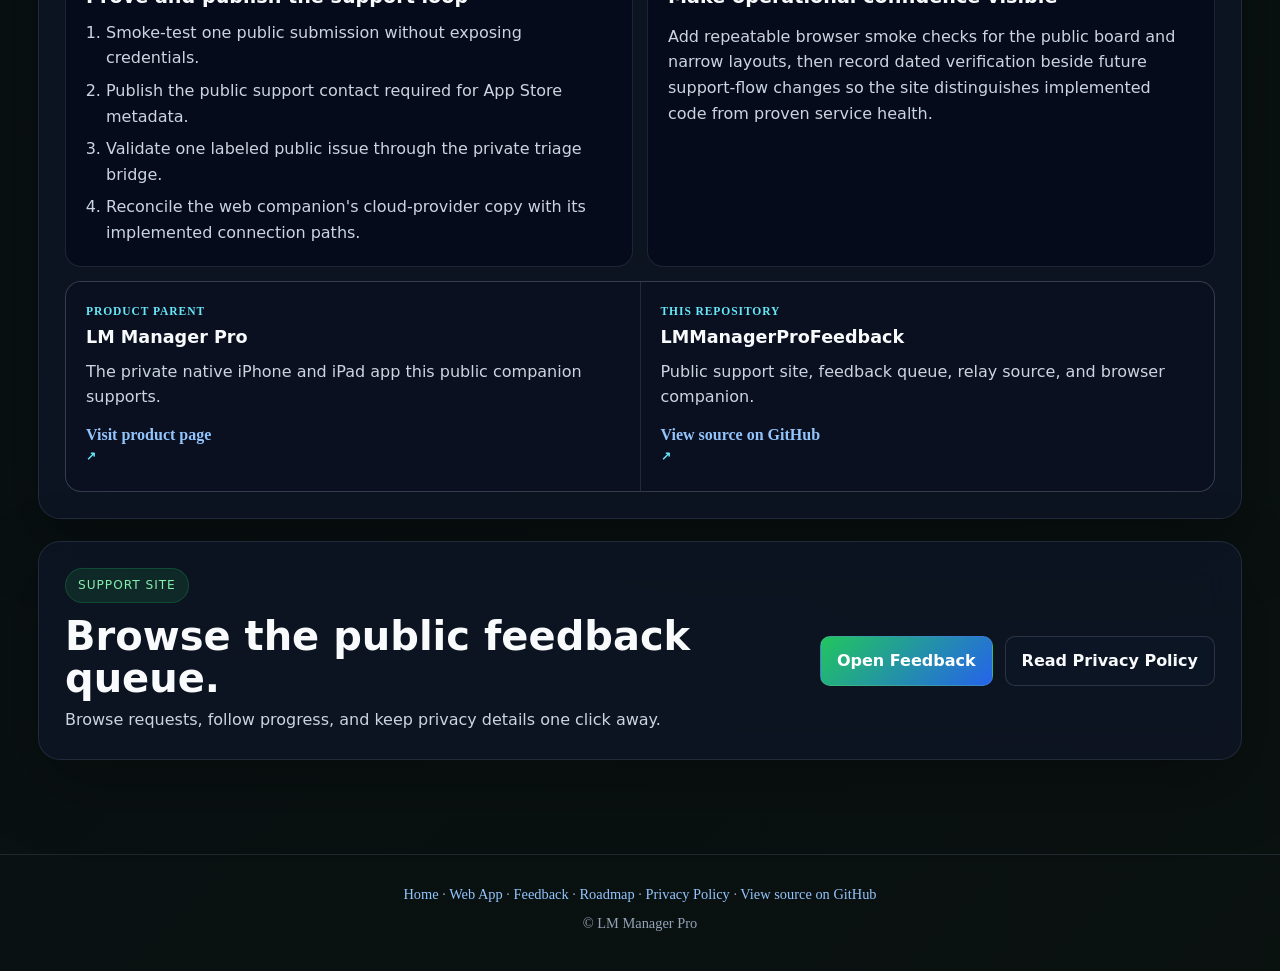
==== commit 337f501f: "Update public feedback status" ====
--- a/index.html
+++ b/index.html
@@ -166,7 +166,7 @@
       <div class="roadmap-heading">
         <div>
           <span class="eyebrow">Repository Status</span>
-          <h2 id="roadmap-title">A working public companion with one operational gap.</h2>
+          <h2 id="roadmap-title">A working public companion with release verification remaining.</h2>
         </div>
         <p class="roadmap-summary">
           This repository supports the private native app with a public product
@@ -187,24 +187,24 @@
           </ul>
         </article>
 
-        <article class="roadmap-card roadmap-card--degraded">
-          <p class="roadmap-state"><span aria-hidden="true"></span>Degraded</p>
-          <h3>No-account submission needs revalidation</h3>
+        <article class="roadmap-card roadmap-card--built">
+          <p class="roadmap-state"><span aria-hidden="true"></span>Connected</p>
+          <h3>No-account submission is connected</h3>
           <p>
-            The public queue remains available to browse, but the account-free
-            submission relay is not currently reachable. Until it is restored,
-            use the GitHub issue queue directly. The private-tracker bridge also
-            needs an end-to-end proof run before it can be called operational.
+            The public form now targets the same reachable feedback relay as the
+            native app, and the queue remains available to browse. A controlled
+            issue-creation smoke test and the private-tracker bridge proof remain
+            release-verification tasks.
           </p>
           <a href="https://github.com/Sankofa06/LMManagerProFeedback/issues">Open issues on GitHub <span aria-hidden="true">↗</span></a>
         </article>
 
         <article class="roadmap-card roadmap-card--next">
           <p class="roadmap-state"><span aria-hidden="true"></span>Next</p>
-          <h3>Restore and prove the support loop</h3>
+          <h3>Prove and publish the support loop</h3>
           <ol>
-            <li>Restore the feedback relay and verify its health check.</li>
             <li>Smoke-test one public submission without exposing credentials.</li>
+            <li>Publish the public support contact required for App Store metadata.</li>
             <li>Validate one labeled public issue through the private triage bridge.</li>
             <li>Reconcile the web companion's cloud-provider copy with its implemented connection paths.</li>
           </ol>
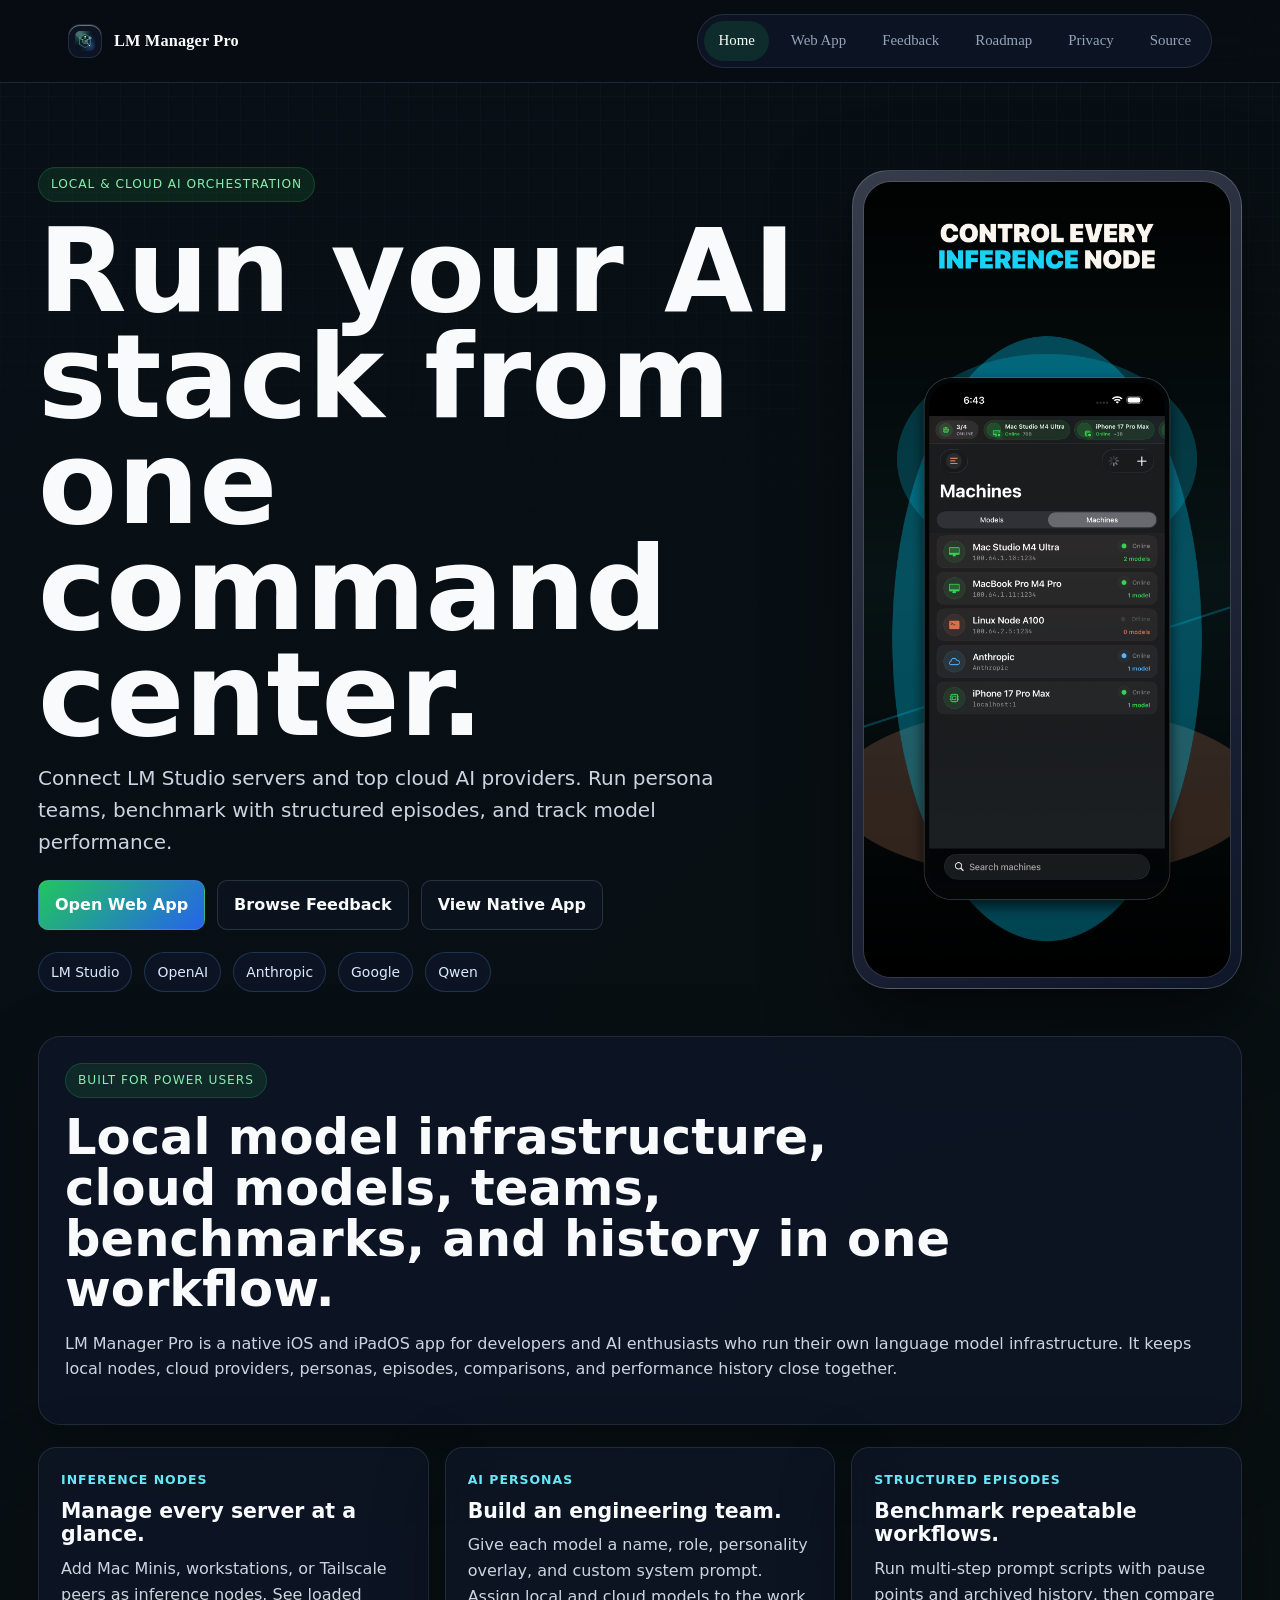
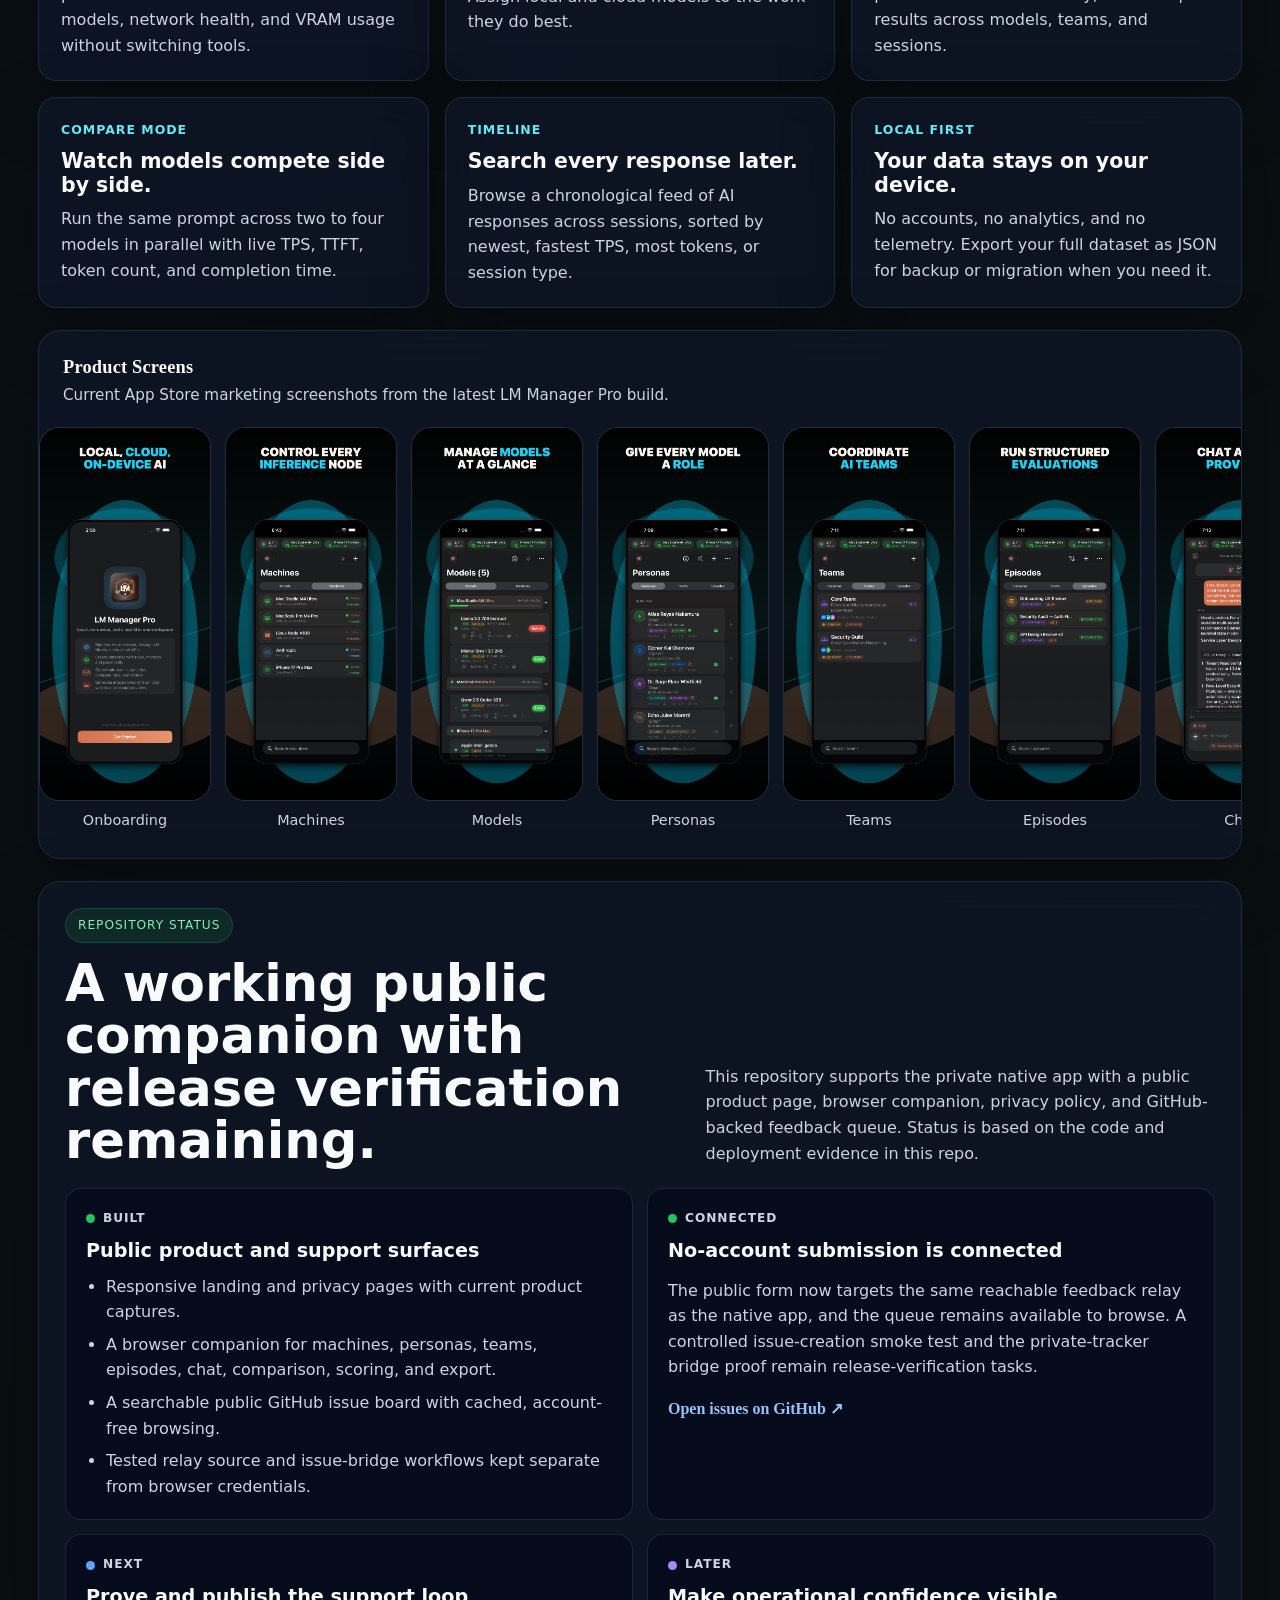
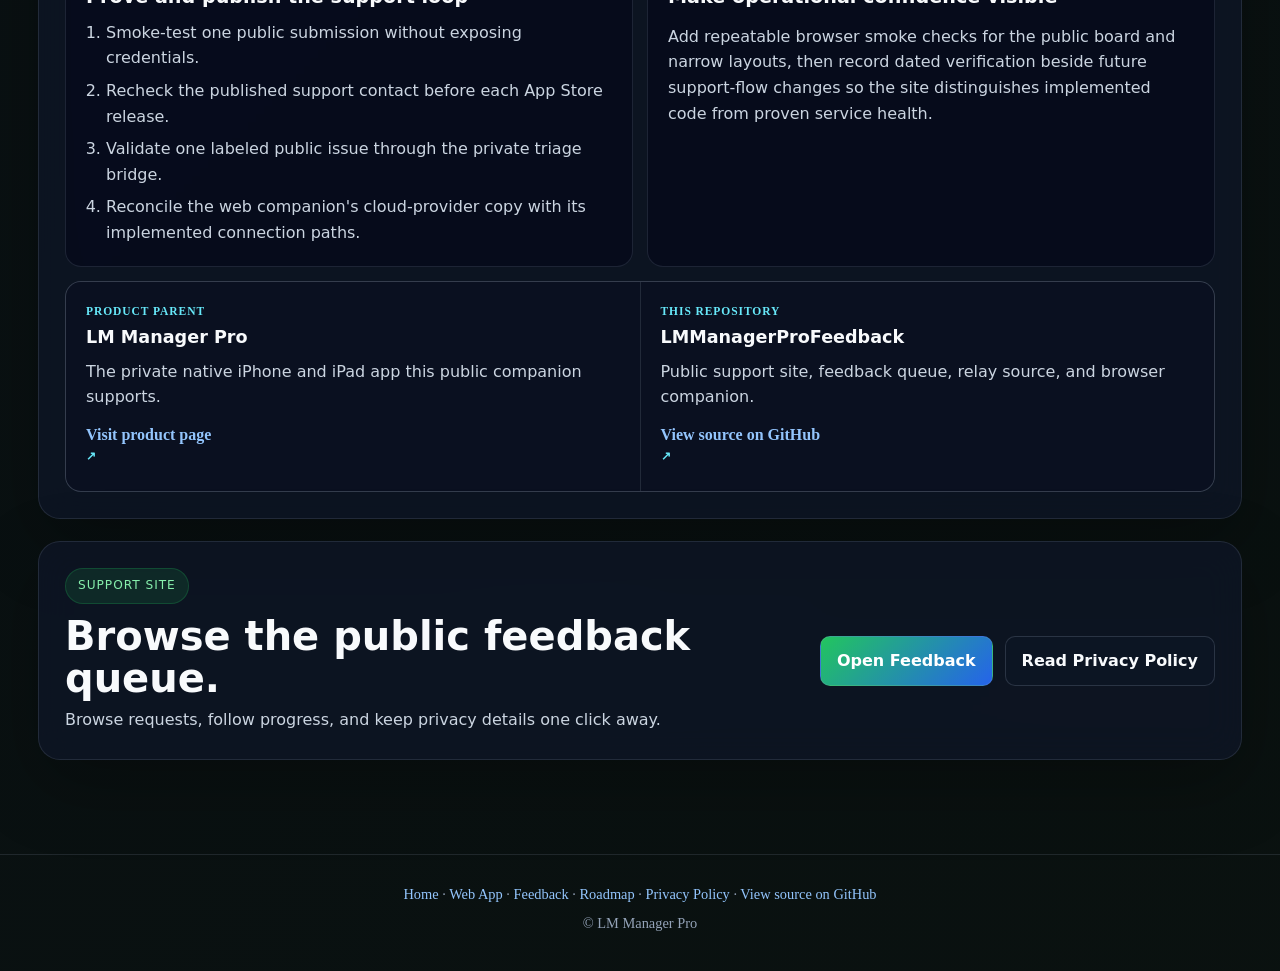
==== commit d7077a71: "Publish support contact information" ====
--- a/index.html
+++ b/index.html
@@ -204,7 +204,7 @@
           <h3>Prove and publish the support loop</h3>
           <ol>
             <li>Smoke-test one public submission without exposing credentials.</li>
-            <li>Publish the public support contact required for App Store metadata.</li>
+            <li>Recheck the published support contact before each App Store release.</li>
             <li>Validate one labeled public issue through the private triage bridge.</li>
             <li>Reconcile the web companion's cloud-provider copy with its implemented connection paths.</li>
           </ol>
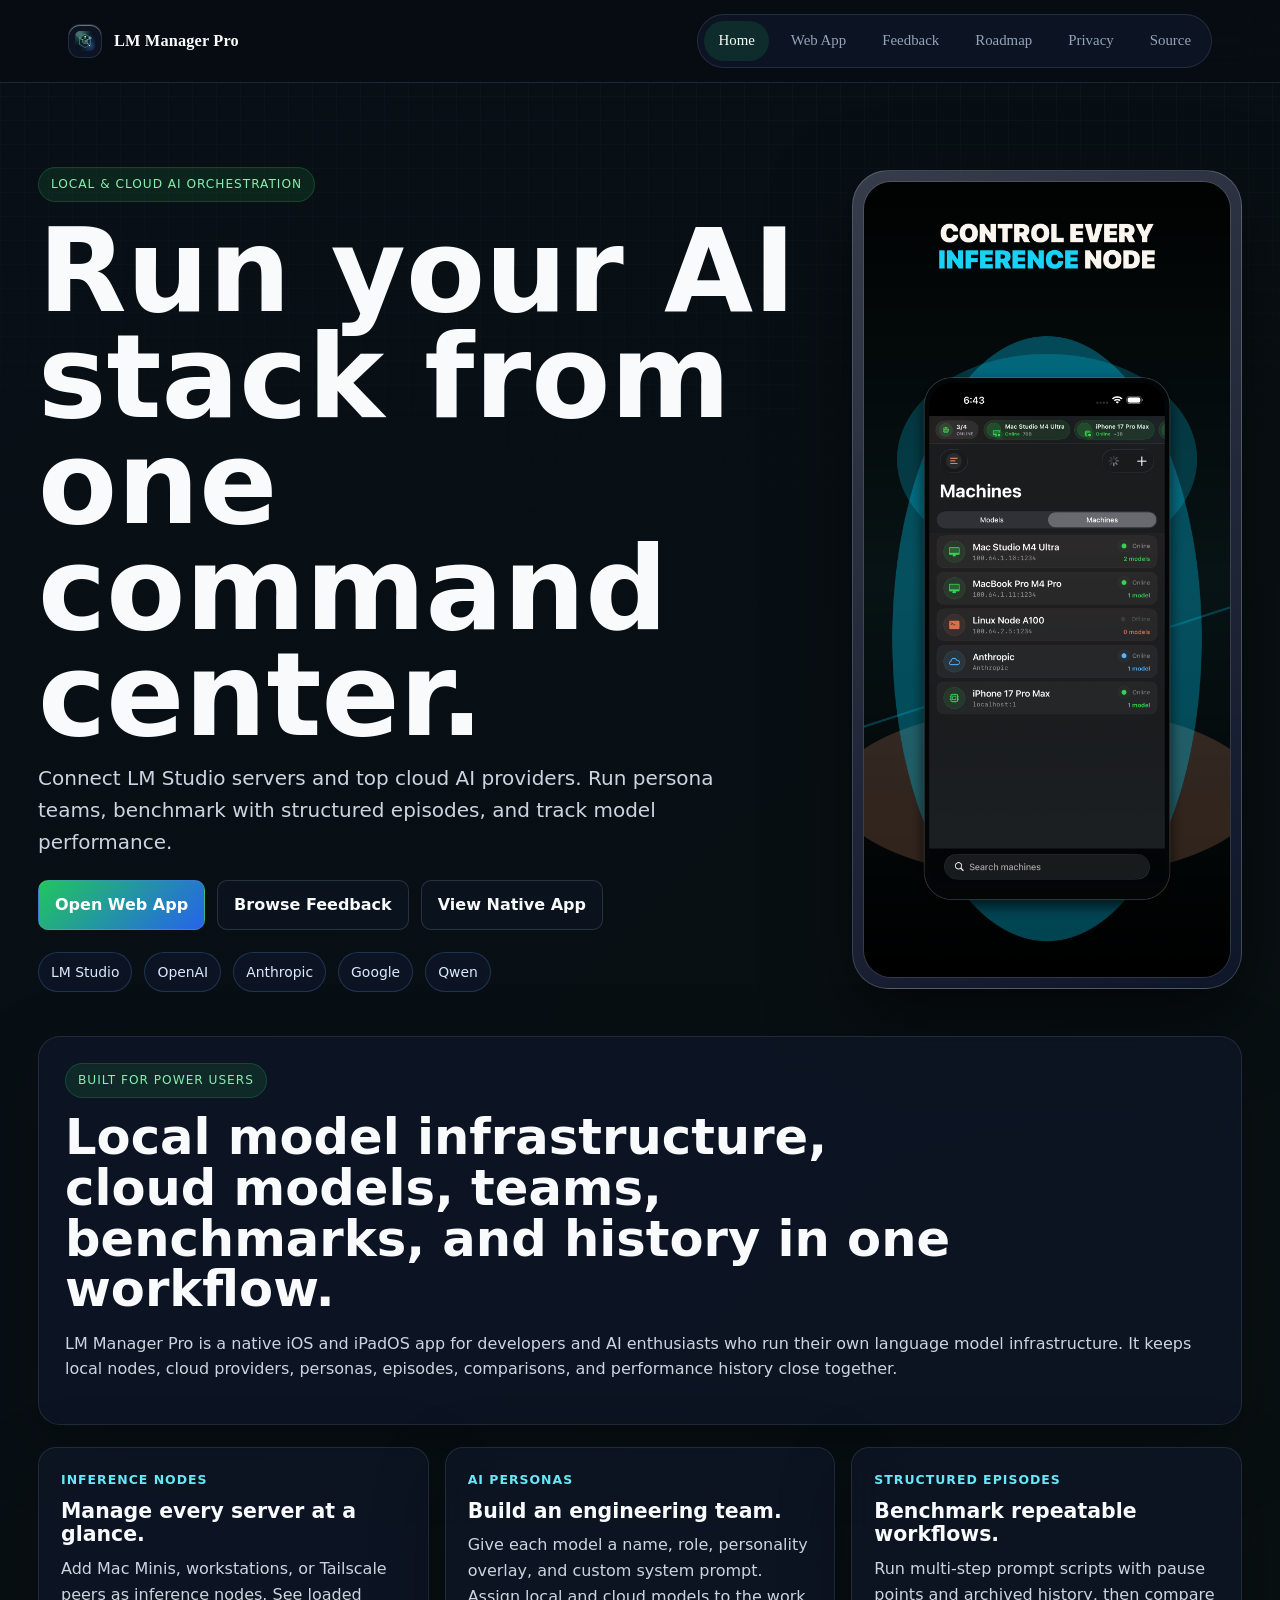
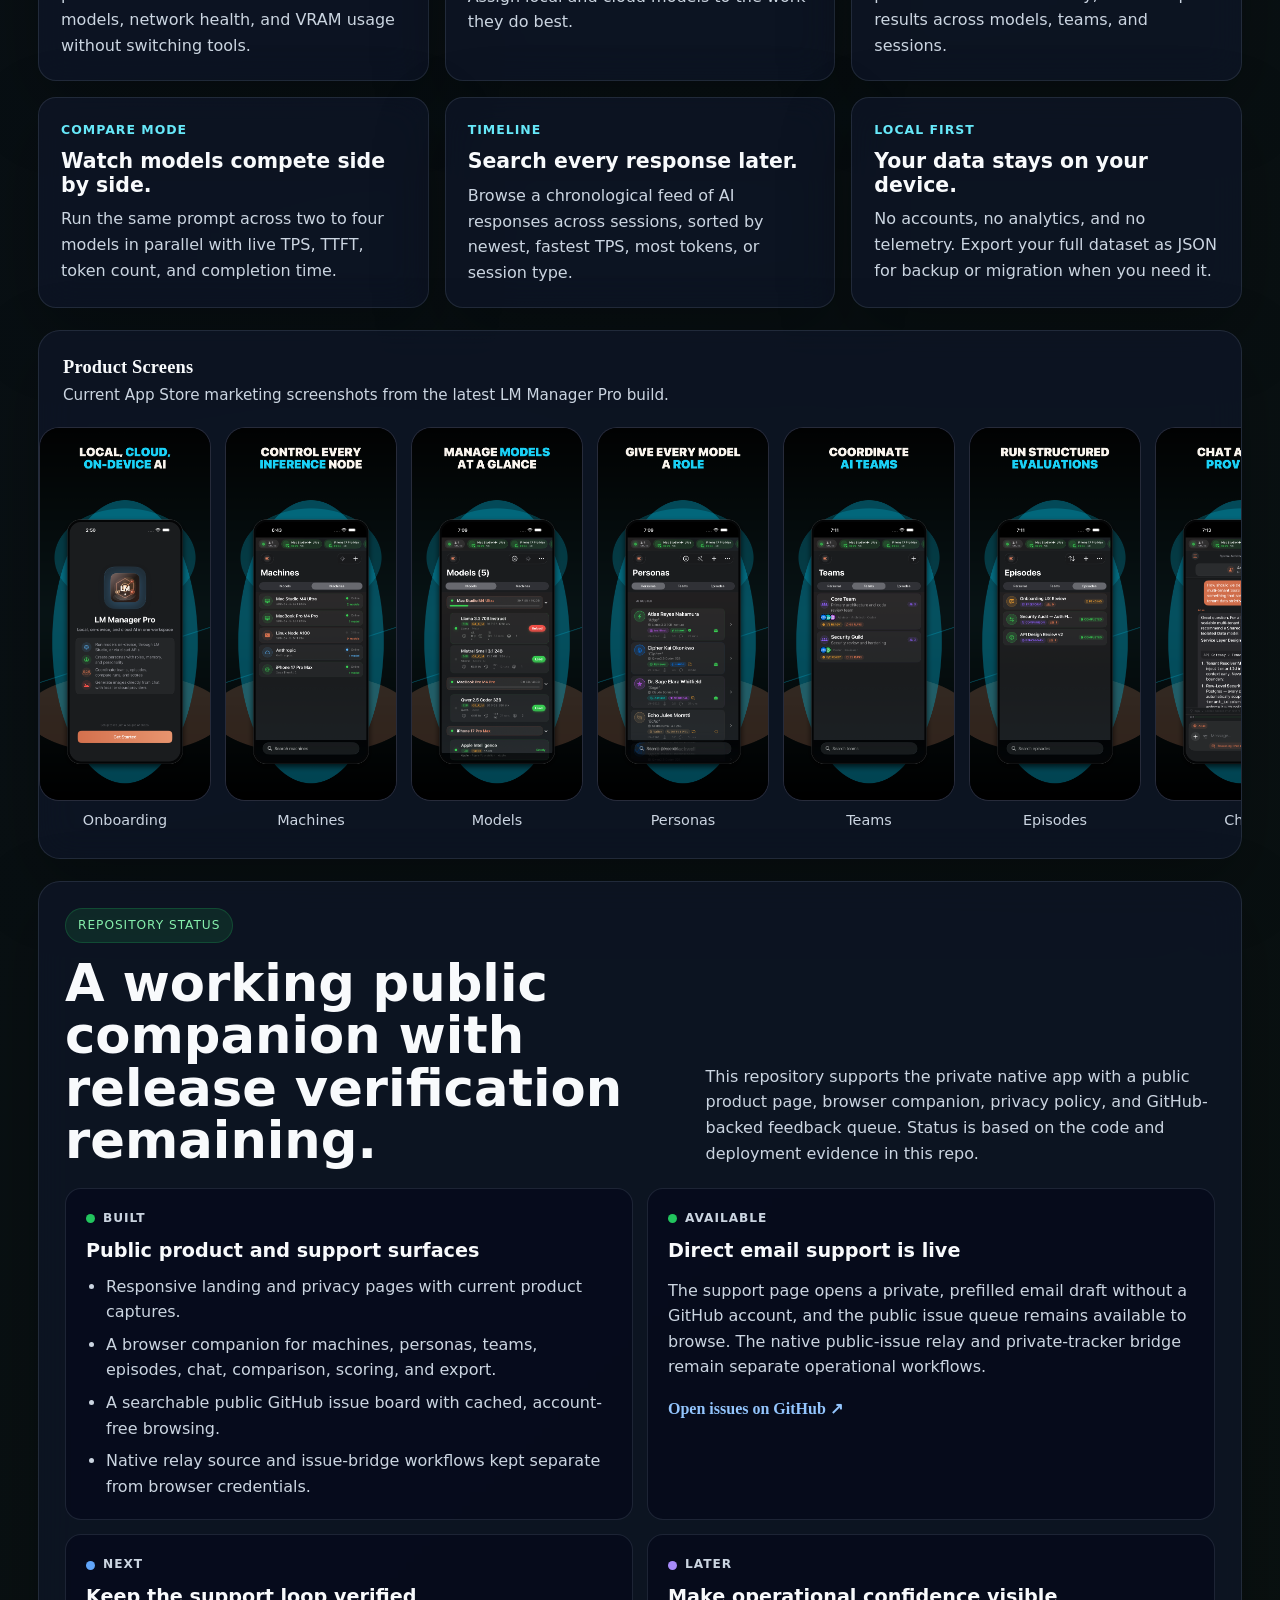
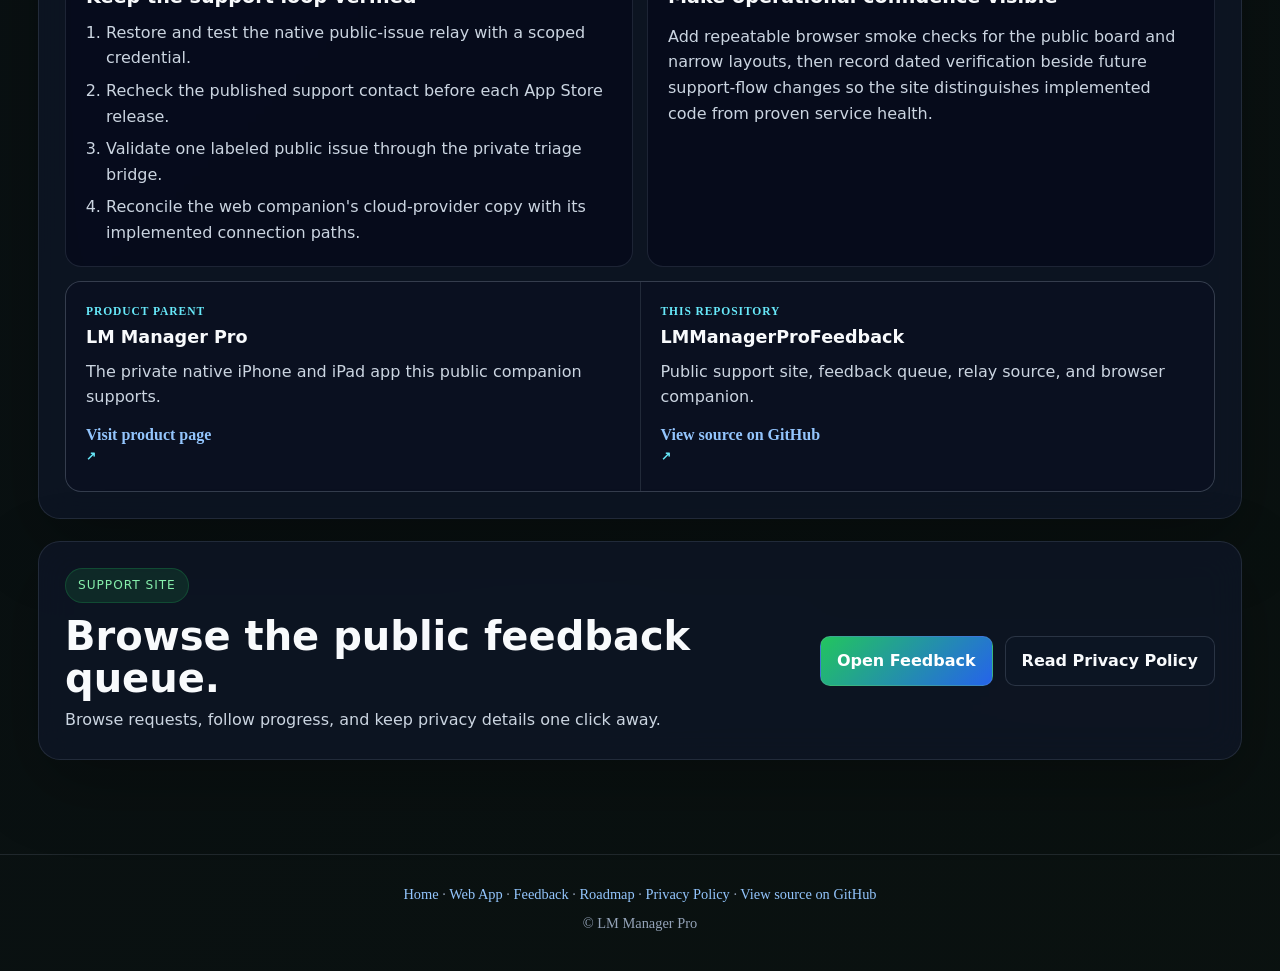
==== commit f3e5df4f: "Route public support through email" ====
--- a/index.html
+++ b/index.html
@@ -183,27 +183,27 @@
             <li>Responsive landing and privacy pages with current product captures.</li>
             <li>A browser companion for machines, personas, teams, episodes, chat, comparison, scoring, and export.</li>
             <li>A searchable public GitHub issue board with cached, account-free browsing.</li>
-            <li>Tested relay source and issue-bridge workflows kept separate from browser credentials.</li>
+            <li>Native relay source and issue-bridge workflows kept separate from browser credentials.</li>
           </ul>
         </article>
 
         <article class="roadmap-card roadmap-card--built">
-          <p class="roadmap-state"><span aria-hidden="true"></span>Connected</p>
-          <h3>No-account submission is connected</h3>
+          <p class="roadmap-state"><span aria-hidden="true"></span>Available</p>
+          <h3>Direct email support is live</h3>
           <p>
-            The public form now targets the same reachable feedback relay as the
-            native app, and the queue remains available to browse. A controlled
-            issue-creation smoke test and the private-tracker bridge proof remain
-            release-verification tasks.
+            The support page opens a private, prefilled email draft without a
+            GitHub account, and the public issue queue remains available to browse.
+            The native public-issue relay and private-tracker bridge remain separate
+            operational workflows.
           </p>
           <a href="https://github.com/Sankofa06/LMManagerProFeedback/issues">Open issues on GitHub <span aria-hidden="true">↗</span></a>
         </article>
 
         <article class="roadmap-card roadmap-card--next">
           <p class="roadmap-state"><span aria-hidden="true"></span>Next</p>
-          <h3>Prove and publish the support loop</h3>
+          <h3>Keep the support loop verified</h3>
           <ol>
-            <li>Smoke-test one public submission without exposing credentials.</li>
+            <li>Restore and test the native public-issue relay with a scoped credential.</li>
             <li>Recheck the published support contact before each App Store release.</li>
             <li>Validate one labeled public issue through the private triage bridge.</li>
             <li>Reconcile the web companion's cloud-provider copy with its implemented connection paths.</li>
--- a/assets/styles.css
+++ b/assets/styles.css
@@ -392,14 +392,6 @@
   color: var(--text);
 }
 
-.feedback-honeypot {
-  position: absolute;
-  left: -10000px;
-  width: 1px;
-  height: 1px;
-  overflow: hidden;
-}
-
 @media (prefers-color-scheme: dark) {
   .toolbar input[type="search"],
   .toolbar select,
@@ -671,12 +663,6 @@
   margin-top: 20px;
 }
 
-.modal-error {
-  margin: 10px 0 0;
-  color: var(--error);
-  font-size: 0.88rem;
-}
-
 .required { color: var(--error); }
 .optional { font-size: 0.8em; }
 
